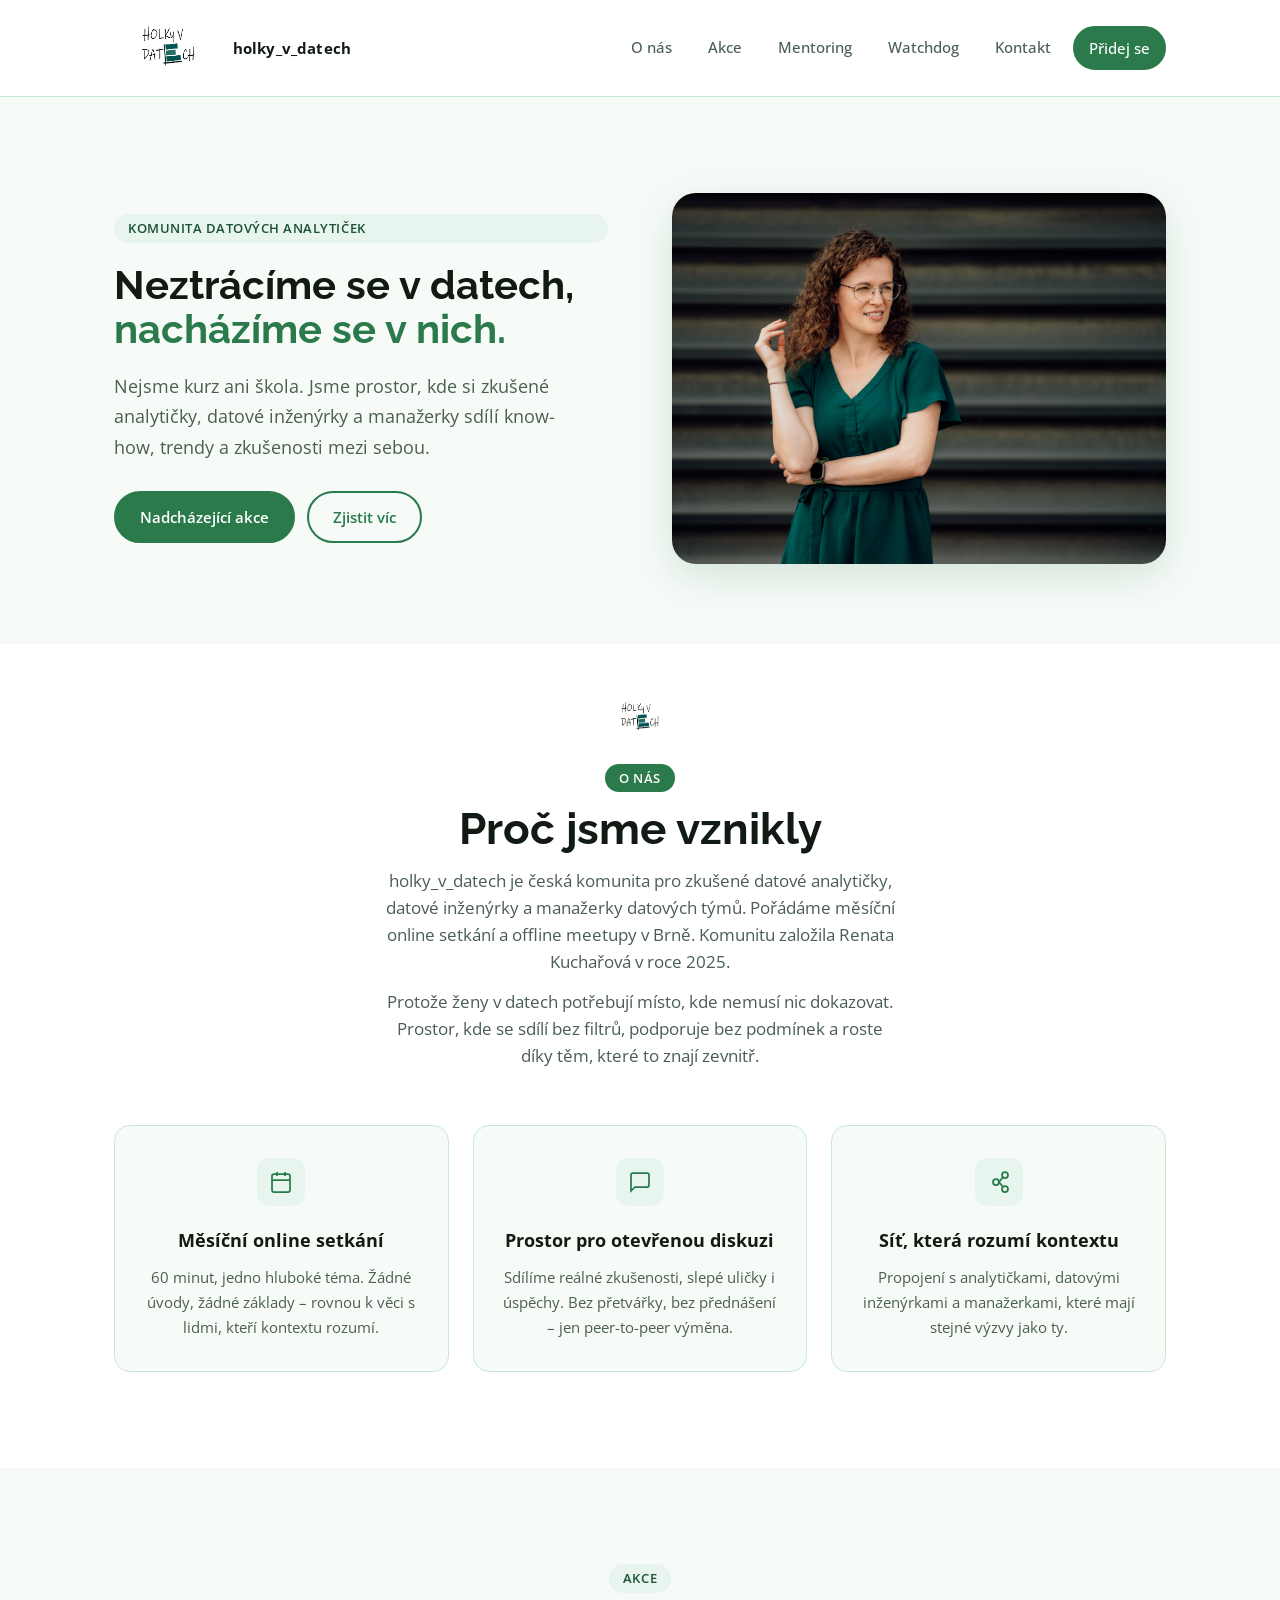
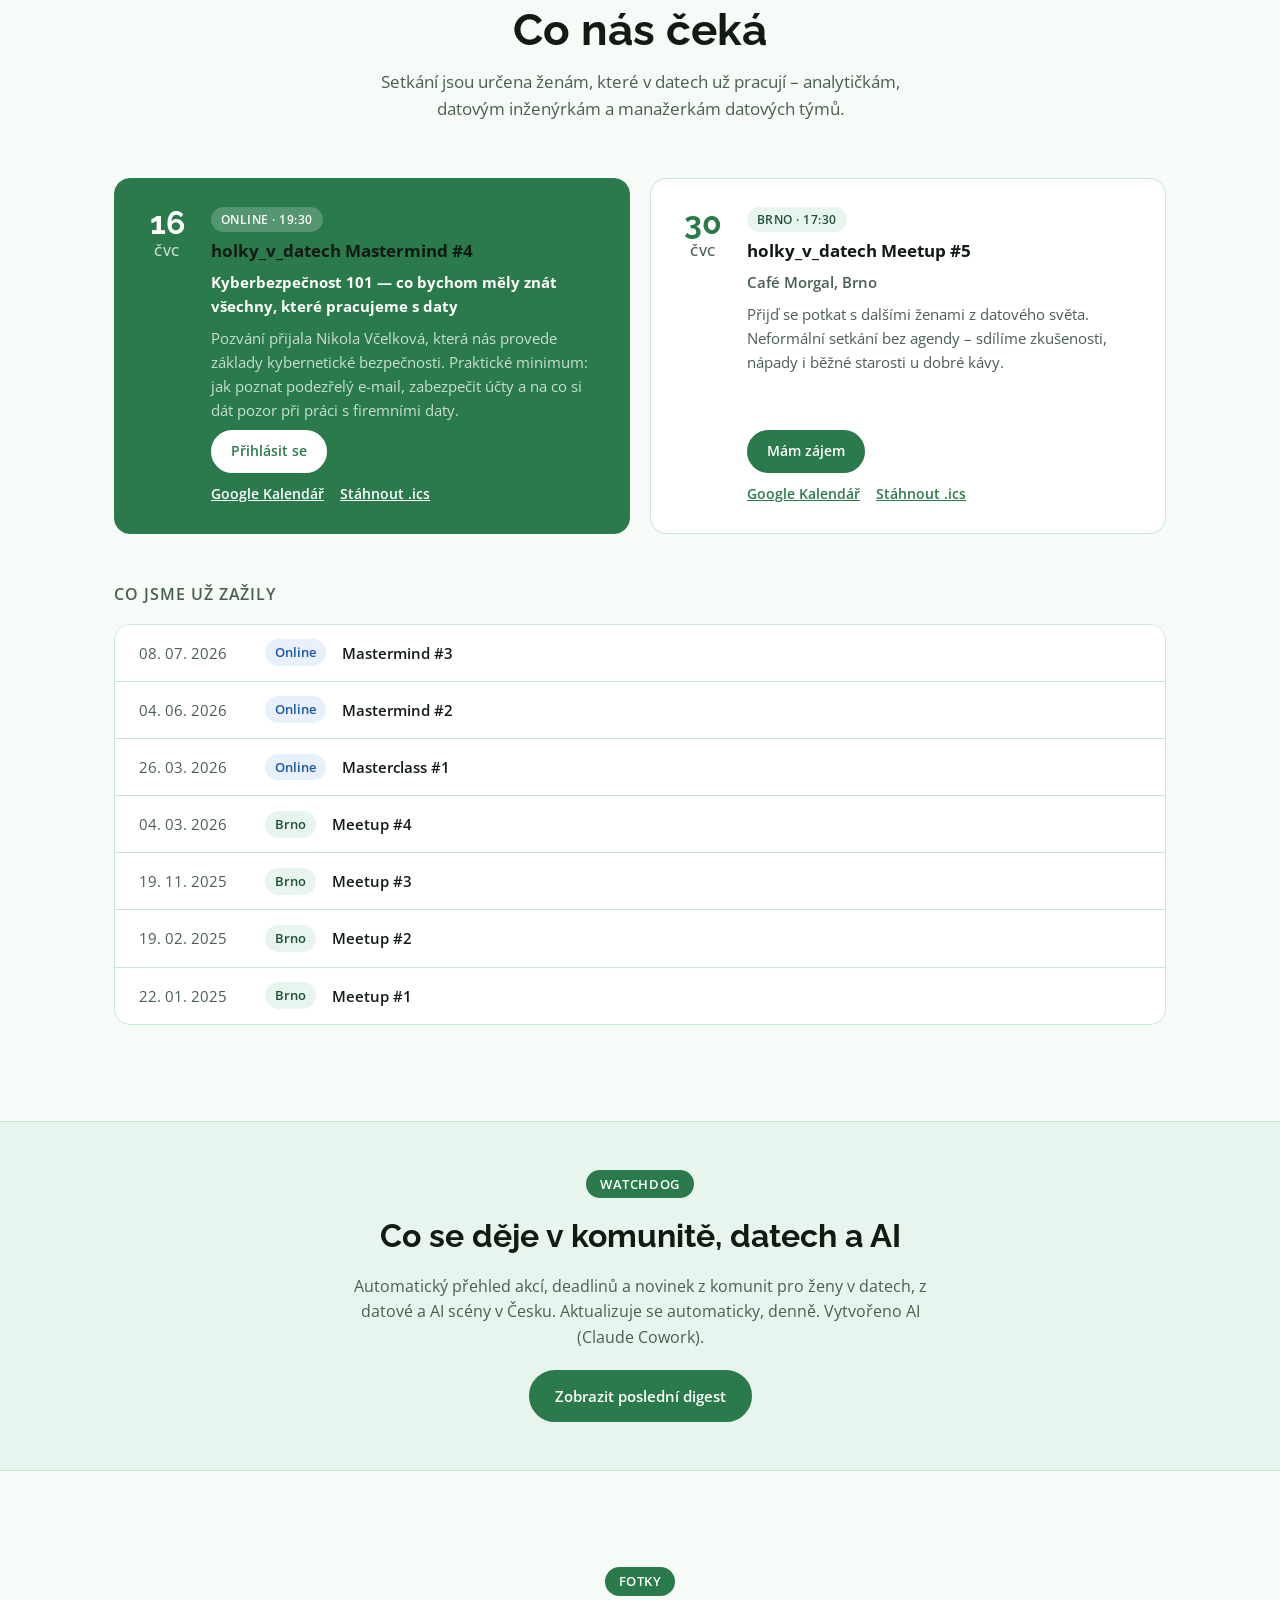
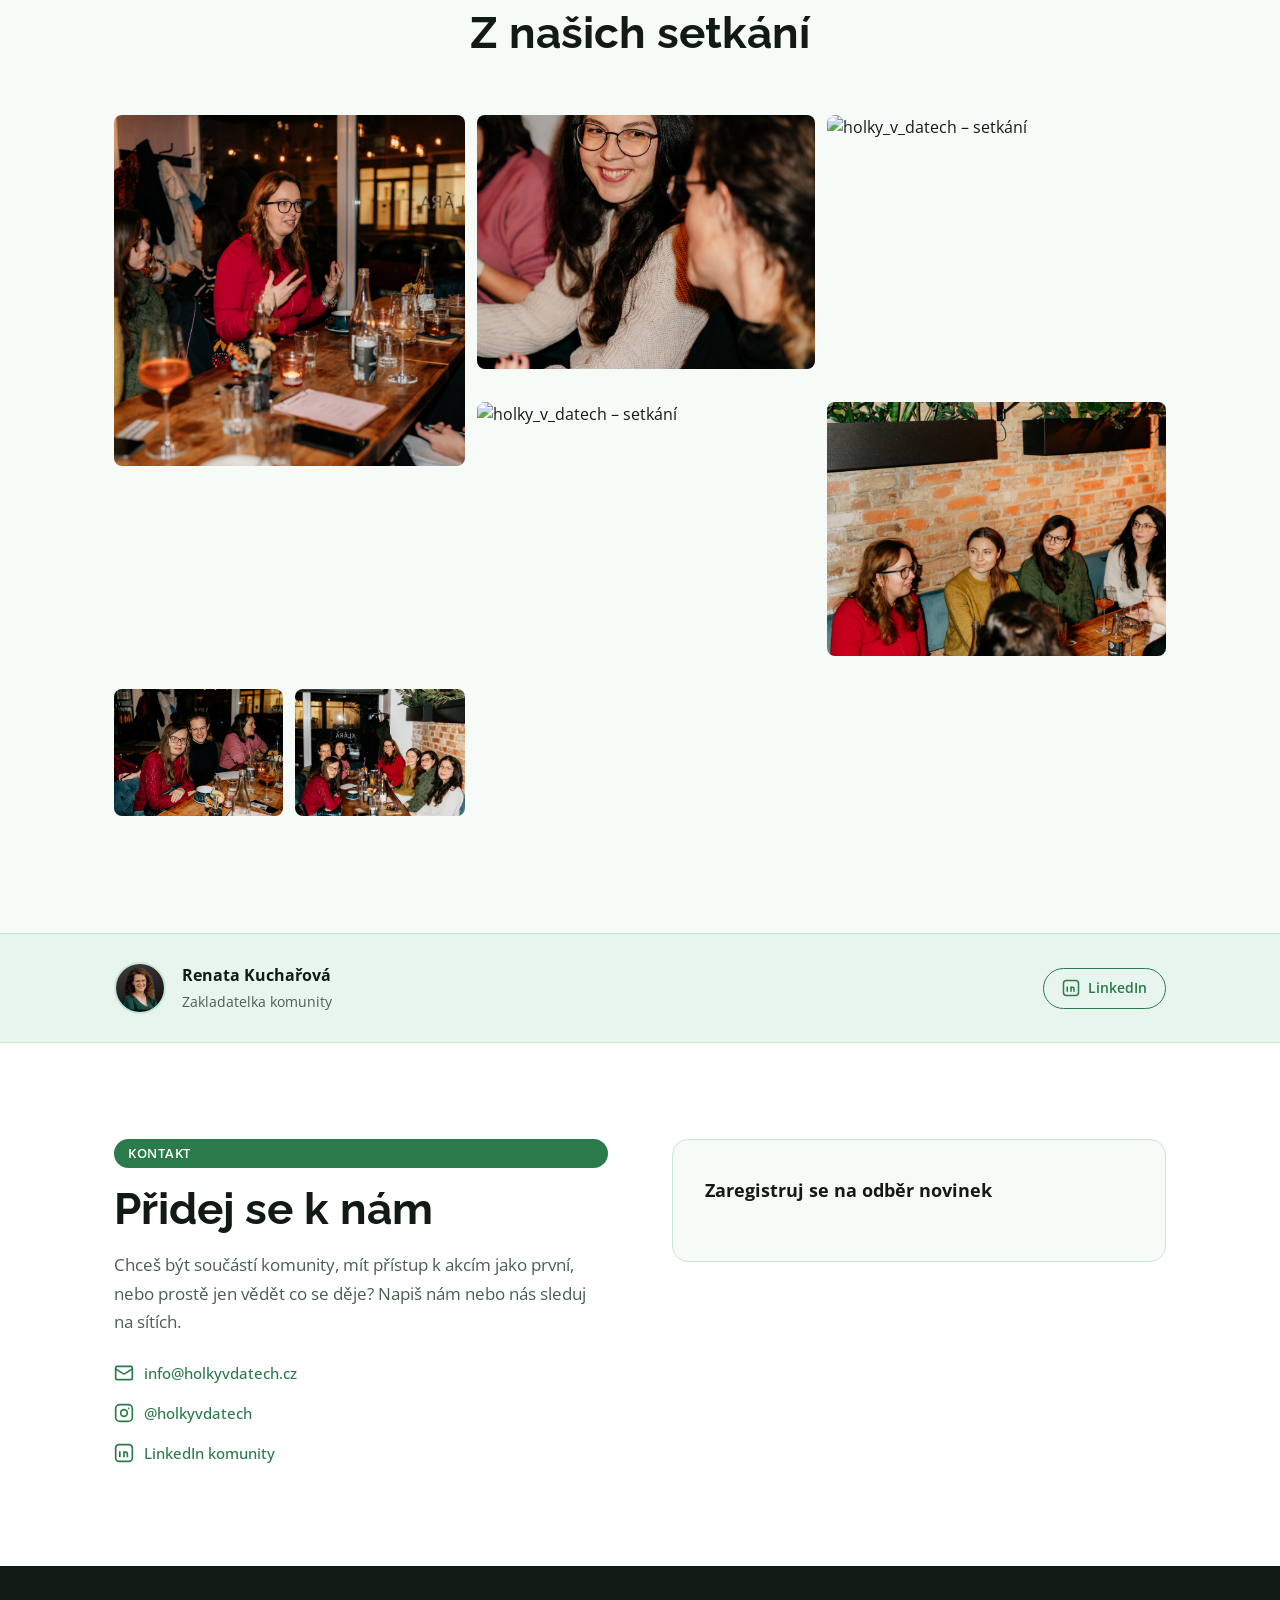
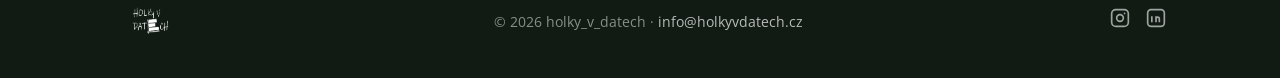
==== index.html @ d3a1f585 "Add Watchdog digest page, link from nav and homepage New watchdog.html publishes the latest run of t" ====
﻿<!DOCTYPE html>
<html lang="cs">
<head>
  <meta charset="UTF-8" />
  <meta name="viewport" content="width=device-width, initial-scale=1.0" />
  <title>holky_v_datech – komunita pro datové analytičky, inženýrky a manažerky</title>
  <meta name="description" content="Komunita pro datové analytičky, inženýrky a manažerky – networking, mentoring a akce v Brně i online." />
  <link rel="canonical" href="https://www.holkyvdatech.cz/" />
  <link rel="icon" type="image/svg+xml" href="assets/favicon.svg" />
  <link rel="stylesheet" href="style.css" />
  <link rel="preconnect" href="https://fonts.googleapis.com" />
  <link rel="preconnect" href="https://fonts.gstatic.com" crossorigin />
  <link href="https://fonts.googleapis.com/css2?family=Open+Sans:wght@400;500;600;700&family=Raleway:ital,wght@0,600;0,700;0,800;1,700&display=swap" rel="stylesheet" />
  <script type="application/ld+json">
  {
    "@context": "https://schema.org",
    "@graph": [
      {
        "@type": "Organization",
        "@id": "https://www.holkyvdatech.cz/#organization",
        "name": "holky_v_datech",
        "url": "https://www.holkyvdatech.cz/",
        "logo": "https://www.holkyvdatech.cz/assets/logo.png",
        "description": "Komunita pro datové analytičky, inženýrky a manažerky – networking, mentoring a akce v Brně i online.",
        "email": "info@holkyvdatech.cz",
        "foundingDate": "2025",
        "sameAs": [
          "https://www.linkedin.com/company/holky-v-datech",
          "https://instagram.com/holkyvdatech"
        ],
        "founder": {
          "@type": "Person",
          "@id": "https://www.holkyvdatech.cz/#renata-kucharova",
          "name": "Renata Kuchařová",
          "sameAs": ["https://www.linkedin.com/in/ren%C3%A1ta-kucha%C5%99ov%C3%A1-84067116"]
        }
      },
      {
        "@type": "Event",
        "name": "holky_v_datech Mastermind #4",
        "description": "Pozvání přijala Nikola Včelková, která nás provede základy kybernetické bezpečnosti. Praktické minimum: jak poznat podezřelý e-mail, zabezpečit účty a na co si dát pozor při práci s firemními daty.",
        "startDate": "2026-07-16T19:30:00+02:00",
        "endDate": "2026-07-16T21:00:00+02:00",
        "eventAttendanceMode": "https://schema.org/OnlineEventAttendanceMode",
        "eventStatus": "https://schema.org/EventScheduled",
        "location": {
          "@type": "VirtualLocation",
          "url": "https://events.teams.microsoft.com/event/17c8ea16-dbdd-42e9-9287-146dad544f75@aba70d4f-a934-4d60-bf09-d619bac4fdc0"
        },
        "organizer": { "@id": "https://www.holkyvdatech.cz/#organization" },
        "offers": {
          "@type": "Offer",
          "price": "0",
          "priceCurrency": "CZK",
          "availability": "https://schema.org/InStock",
          "url": "https://events.teams.microsoft.com/event/17c8ea16-dbdd-42e9-9287-146dad544f75@aba70d4f-a934-4d60-bf09-d619bac4fdc0"
        }
      },
      {
        "@type": "Event",
        "name": "holky_v_datech Meetup #5",
        "description": "Přijď se potkat s dalšími ženami z datového světa. Neformální setkání bez agendy – sdílíme zkušenosti, nápady i běžné starosti u dobré kávy.",
        "startDate": "2026-07-30T17:30:00+02:00",
        "endDate": "2026-07-30T19:30:00+02:00",
        "eventAttendanceMode": "https://schema.org/OfflineEventAttendanceMode",
        "eventStatus": "https://schema.org/EventScheduled",
        "location": {
          "@type": "Place",
          "name": "Café Morgal",
          "address": {
            "@type": "PostalAddress",
            "addressLocality": "Brno",
            "addressCountry": "CZ"
          }
        },
        "organizer": { "@id": "https://www.holkyvdatech.cz/#organization" },
        "offers": {
          "@type": "Offer",
          "price": "0",
          "priceCurrency": "CZK",
          "availability": "https://schema.org/InStock",
          "url": "https://www.holkyvdatech.cz/prihlaska.html"
        }
      }
    ]
  }
  </script>
</head>
<body>

  <!-- NAV -->
  <header class="nav-wrapper">
    <nav class="nav container">
      <a href="#" class="nav__logo">
        <img src="assets/logo.png" alt="holky_v_datech" class="nav__logo-img" />
        <span class="nav__logo-text">holky_v_datech</span>
      </a>
      <button class="nav__toggle" aria-label="Otevřít menu" aria-expanded="false">
        <span></span><span></span><span></span>
      </button>
      <ul class="nav__links" id="nav-links">
        <li><a href="#o-nas">O nás</a></li>
        <li><a href="#akce">Akce</a></li>
        <li><a href="mentoring.html">Mentoring</a></li>
        <li><a href="watchdog.html">Watchdog</a></li>
        <li><a href="#kontakt">Kontakt</a></li>
        <li><a href="#kontakt" class="btn btn--sm">Přidej se</a></li>
      </ul>
    </nav>
  </header>

  <!-- HERO -->
  <section class="hero">
    <div class="container hero__inner">
      <div class="hero__text">
        <span class="pill">Komunita datových analytiček</span>
        <h1 class="hero__headline">
          Neztrácíme se v datech,<br />
          <span class="hero__highlight">nacházíme se v nich.</span>
        </h1>
        <p class="hero__sub">
          Nejsme kurz ani škola. Jsme prostor, kde si zkušené analytičky,
          datové inženýrky a manažerky sdílí know-how, trendy a zkušenosti
          mezi sebou.
        </p>
        <div class="hero__cta">
          <a href="#akce" class="btn">Nadcházející akce</a>
          <a href="#o-nas" class="btn btn--ghost">Zjistit víc</a>
        </div>
      </div>
      <div class="hero__visual">
        <div class="hero-slideshow">
          <img src="assets/fotky_zelene/DSC07906-Edit.jpg" alt="" class="hero-slide active" />
          <img src="assets/fotky_zelene/DSC07954-Edit.jpg" alt="" class="hero-slide" />
          <img src="assets/fotky_zelene/DSC07992-Edit.jpg" alt="" class="hero-slide" />
          <img src="assets/fotky_zelene/DSC08028-Edit.jpg" alt="" class="hero-slide" />
          <img src="assets/fotky_zelene/DSC08050-Edit.jpg" alt="" class="hero-slide" />
          <img src="assets/fotky_zelene/DSC08059-Edit.jpg" alt="" class="hero-slide" />
          <img src="assets/fotky/DSC07510.jpg" alt="" class="hero-slide" />
          <img src="assets/fotky_zelene/DSC08252-Edit.jpg" alt="" class="hero-slide" />
        </div>
      </div>
    </div>
  </section>

  <!-- O NÁS -->
  <section class="section o-nas" id="o-nas">
    <div class="container">
      <div class="section__header">
        <img src="assets/logo.png" alt="holky_v_datech" class="section__logo" />
        <span class="pill pill--dark">O nás</span>
        <h2>Proč jsme vznikly</h2>
        <p class="section__sub">holky_v_datech je česká komunita pro zkušené datové analytičky, datové inženýrky a manažerky datových týmů. Pořádáme měsíční online setkání a offline meetupy v Brně. Komunitu založila Renata Kuchařová v roce 2025.</p>
        <p class="section__sub">Protože ženy v datech potřebují místo, kde nemusí nic dokazovat. Prostor, kde se sdílí bez filtrů, podporuje bez podmínek a roste díky těm, které to znají zevnitř.</p>
      </div>
      <div class="cards-3">
        <div class="card card--icon">
          <div class="card__icon">
            <svg width="24" height="24" viewBox="0 0 24 24" fill="none" stroke="currentColor" stroke-width="1.75"><rect x="3" y="4" width="18" height="18" rx="2"/><path d="M16 2v4M8 2v4M3 10h18"/><path d="M8 14h.01M12 14h.01M16 14h.01M8 18h.01M12 18h.01"/></svg>
          </div>
          <h3>Měsíční online setkání</h3>
          <p>60 minut, jedno hluboké téma. Žádné úvody, žádné základy – rovnou k věci s lidmi, kteří kontextu rozumí.</p>
        </div>
        <div class="card card--icon">
          <div class="card__icon">
            <svg width="24" height="24" viewBox="0 0 24 24" fill="none" stroke="currentColor" stroke-width="1.75"><path d="M21 15a2 2 0 0 1-2 2H7l-4 4V5a2 2 0 0 1 2-2h14a2 2 0 0 1 2 2z"/></svg>
          </div>
          <h3>Prostor pro otevřenou diskuzi</h3>
          <p>Sdílíme reálné zkušenosti, slepé uličky i úspěchy. Bez přetvářky, bez přednášení – jen peer-to-peer výměna.</p>
        </div>
        <div class="card card--icon">
          <div class="card__icon">
            <svg width="24" height="24" viewBox="0 0 24 24" fill="none" stroke="currentColor" stroke-width="1.75"><circle cx="9" cy="12" r="3"/><circle cx="18" cy="5" r="3"/><circle cx="18" cy="19" r="3"/><path d="M12 12h0m0 0 4.5-5.5M12 12l4.5 5.5"/></svg>
          </div>
          <h3>Síť, která rozumí kontextu</h3>
          <p>Propojení s analytičkami, datovými inženýrkami a manažerkami, které mají stejné výzvy jako ty.</p>
        </div>
      </div>
    </div>
  </section>

  <!-- AKCE -->
  <section class="section akce" id="akce">
    <div class="container">
      <div class="section__header">
        <span class="pill">Akce</span>
        <h2>Co nás čeká</h2>
        <p class="section__sub">Setkání jsou určena ženám, které v datech už pracují – analytičkám, datovým inženýrkám a manažerkám datových týmů.</p>
      </div>

      <!-- Nadcházející -->
      <div class="events">
        <article class="event-card event-card--featured">
          <div class="event-card__date">
            <span class="event-card__day">16</span>
            <span class="event-card__month">Čvc</span>
          </div>
          <div class="event-card__body">
            <span class="pill pill--sm">Online · 19:30</span>
            <h3>holky_v_datech Mastermind #4</h3>
            <p class="event-card__subtitle">Kyberbezpečnost 101 — co bychom měly znát všechny, které pracujeme s daty</p>
            <p>Pozvání přijala Nikola Včelková, která nás provede základy kybernetické bezpečnosti. Praktické minimum: jak poznat podezřelý e-mail, zabezpečit účty a na co si dát pozor při práci s firemními daty.</p>
            <a href="https://events.teams.microsoft.com/event/17c8ea16-dbdd-42e9-9287-146dad544f75@aba70d4f-a934-4d60-bf09-d619bac4fdc0" class="btn btn--sm" target="_blank" rel="noopener">Přihlásit se</a>
            <div class="event-card__cal">
              <a href="https://calendar.google.com/calendar/render?action=TEMPLATE&amp;text=holky_v_datech+Mastermind+%234+%E2%80%94+Kyberbezpe%C4%8Dnost+101&amp;dates=20260716T173000Z/20260716T190000Z&amp;details=Nikola+V%C4%8Delkov%C3%A1+n%C3%A1s+provede+z%C3%A1klady+kybernetick%C3%A9+bezpe%C4%8Dnosti+-+praktick%C3%A9+minimum+pro+ka%C5%BEdou%2C+kdo+pracuje+s+daty.+Odkaz+na+setk%C3%A1n%C3%AD%3A+https%3A%2F%2Fevents.teams.microsoft.com%2Fevent%2F17c8ea16-dbdd-42e9-9287-146dad544f75%40aba70d4f-a934-4d60-bf09-d619bac4fdc0&amp;location=Online+(Microsoft+Teams)" target="_blank" rel="noopener">Google Kalendář</a>
              <a href="assets/ics/mastermind-4.ics" download>Stáhnout .ics</a>
            </div>
          </div>
        </article>
        <article class="event-card">
          <div class="event-card__date">
            <span class="event-card__day">30</span>
            <span class="event-card__month">Čvc</span>
          </div>
          <div class="event-card__body">
            <span class="pill pill--sm">Brno · 17:30</span>
            <h3>holky_v_datech Meetup #5</h3>
            <p class="event-card__subtitle">Café Morgal, Brno</p>
            <p>Přijď se potkat s dalšími ženami z datového světa. Neformální setkání bez agendy – sdílíme zkušenosti, nápady i běžné starosti u dobré kávy.</p>
            <a href="prihlaska.html" class="btn btn--sm">Mám zájem</a>
            <div class="event-card__cal">
              <a href="https://calendar.google.com/calendar/render?action=TEMPLATE&amp;text=holky_v_datech+Meetup+%235&amp;dates=20260730T153000Z/20260730T173000Z&amp;details=P%C5%99ij%C4%8F+se+potkat+s+dal%C5%A1%C3%ADmi+%C5%BEenami+z+datov%C3%A9ho+sv%C4%9Bta.+Neform%C3%A1ln%C3%AD+setk%C3%A1n%C3%AD+bez+agendy.&amp;location=Caf%C3%A9+Morgal%2C+Brno" target="_blank" rel="noopener">Google Kalendář</a>
              <a href="assets/ics/meetup-5.ics" download>Stáhnout .ics</a>
            </div>
          </div>
        </article>
      </div>

      <!-- Historie -->
      <div class="events-history">
        <h3 class="events-history__title">Co jsme už zažily</h3>
        <div class="history-list">

          <a href="archiv.html#mastermind-3" class="history-item">
            <span class="history-item__date">08. 07. 2026</span>
            <span class="history-item__type history-item__type--online">Online</span>
            <span class="history-item__name">Mastermind #3</span>
            <span class="history-item__arrow">→</span>
          </a>

          <a href="archiv.html#mastermind-2" class="history-item">
            <span class="history-item__date">04. 06. 2026</span>
            <span class="history-item__type history-item__type--online">Online</span>
            <span class="history-item__name">Mastermind #2</span>
            <span class="history-item__arrow">→</span>
          </a>

          <a href="archiv.html#masterclass-1" class="history-item">
            <span class="history-item__date">26. 03. 2026</span>
            <span class="history-item__type history-item__type--online">Online</span>
            <span class="history-item__name">Masterclass #1</span>
            <span class="history-item__arrow">→</span>
          </a>

          <a href="archiv.html#meetup-4" class="history-item">
            <span class="history-item__date">04. 03. 2026</span>
            <span class="history-item__type">Brno</span>
            <span class="history-item__name">Meetup #4</span>
            <span class="history-item__arrow">→</span>
          </a>

          <a href="archiv.html#meetup-3" class="history-item">
            <span class="history-item__date">19. 11. 2025</span>
            <span class="history-item__type">Brno</span>
            <span class="history-item__name">Meetup #3</span>
            <span class="history-item__arrow">→</span>
          </a>

          <a href="archiv.html#meetup-2" class="history-item">
            <span class="history-item__date">19. 02. 2025</span>
            <span class="history-item__type">Brno</span>
            <span class="history-item__name">Meetup #2</span>
            <span class="history-item__arrow">→</span>
          </a>

          <a href="archiv.html#meetup-1" class="history-item">
            <span class="history-item__date">22. 01. 2025</span>
            <span class="history-item__type">Brno</span>
            <span class="history-item__name">Meetup #1</span>
            <span class="history-item__arrow">→</span>
          </a>

        </div>
      </div>

    </div>
  </section>

  <!-- WATCHDOG TEASER -->
  <section class="watchdog-teaser">
    <div class="container watchdog-teaser__inner">
      <span class="pill pill--dark">Watchdog</span>
      <h2>Co se děje v komunitě, datech a AI</h2>
      <p>Automatický přehled akcí, deadlinů a novinek z komunit pro ženy v datech, z datové a AI scény v Česku. Aktualizuje se automaticky, denně. Vytvořeno AI (Claude Cowork).</p>
      <a href="watchdog.html" class="btn">Zobrazit poslední digest</a>
    </div>
  </section>

  <!-- GALLERY STRIP -->
  <section class="gallery-strip">
    <div class="container">
      <div class="section__header">
        <span class="pill pill--dark">Fotky</span>
        <h2>Z našich setkání</h2>
      </div>
    </div>
    <div class="gallery-grid container">
      <img src="assets/fotky/DSC07340 - Copy.jpg" alt="holky_v_datech – setkání" class="gallery-img" loading="lazy" />
      <img src="assets/fotky/DSC07378.jpg" alt="holky_v_datech – setkání" class="gallery-img" loading="lazy" />
      <img src="assets/fotky/DSC07388.jpg" alt="holky_v_datech – setkání" class="gallery-img" loading="lazy" />
      <img src="assets/fotky/DSC07451.jpg" alt="holky_v_datech – setkání" class="gallery-img" loading="lazy" />
      <img src="assets/fotky/DSC07486.jpg" alt="holky_v_datech – setkání" class="gallery-img" loading="lazy" />
      <img src="assets/fotky/DSC07503.jpg" alt="holky_v_datech – setkání" class="gallery-img" loading="lazy" />
      <img src="assets/fotky/DSC07510.jpg" alt="holky_v_datech – setkání" class="gallery-img" loading="lazy" />
    </div>
  </section>

  <!-- ZAKLADATELKA -->
  <section class="founder-strip">
    <div class="container founder-strip__inner">
      <img src="assets/Renata.png" alt="Renata" class="founder__avatar" />
      <div class="founder__text">
        <span class="founder__name">Renata Kuchařová</span>
        <span class="founder__role">Zakladatelka komunity</span>
      </div>
      <a href="https://www.linkedin.com/in/ren%C3%A1ta-kucha%C5%99ov%C3%A1-84067116" target="_blank" rel="noopener" class="founder__linkedin" aria-label="LinkedIn">
        <svg width="18" height="18" viewBox="0 0 24 24" fill="none" stroke="currentColor" stroke-width="2"><rect x="2" y="2" width="20" height="20" rx="4"/><path d="M7 10v7M7 7v.01M12 17v-4a2 2 0 0 1 4 0v4M12 10v7"/></svg>
        LinkedIn
      </a>
    </div>
  </section>

  <!-- KONTAKT -->
  <section class="section kontakt" id="kontakt">
    <div class="container kontakt__inner">
      <div class="kontakt__text">
        <span class="pill pill--dark">Kontakt</span>
        <h2>Přidej se k nám</h2>
        <p>Chceš být součástí komunity, mít přístup k akcím jako první, nebo prostě jen vědět co se děje? Napiš nám nebo nás sleduj na sítích.</p>
        <ul class="social-links">
          <li>
            <a href="mailto:info@holkyvdatech.cz" class="social-link">
              <svg width="20" height="20" viewBox="0 0 24 24" fill="none" stroke="currentColor" stroke-width="2"><rect x="2" y="4" width="20" height="16" rx="2"/><path d="m22 7-8.97 5.7a1.94 1.94 0 0 1-2.06 0L2 7"/></svg>
              info@holkyvdatech.cz
            </a>
          </li>
          <li>
            <a href="https://instagram.com/holkyvdatech" target="_blank" rel="noopener" class="social-link">
              <svg width="20" height="20" viewBox="0 0 24 24" fill="none" stroke="currentColor" stroke-width="2"><rect x="2" y="2" width="20" height="20" rx="5"/><circle cx="12" cy="12" r="4"/><circle cx="17.5" cy="6.5" r="1" fill="currentColor" stroke="none"/></svg>
              @holkyvdatech
            </a>
          </li>
          <li>
            <a href="https://www.linkedin.com/company/holky-v-datech" target="_blank" rel="noopener" class="social-link">
              <svg width="20" height="20" viewBox="0 0 24 24" fill="none" stroke="currentColor" stroke-width="2"><rect x="2" y="2" width="20" height="20" rx="4"/><path d="M7 10v7M7 7v.01M12 17v-4a2 2 0 0 1 4 0v4M12 10v7"/></svg>
              LinkedIn komunity
            </a>
          </li>
        </ul>
      </div>
      <div class="kontakt__form">
        <h3>Zaregistruj se na odběr novinek</h3>
        <div id="f-1-43c2cd496486bcc27217c3e790fb4088"></div>
      </div>
    </div>
  </section>

  <!-- FOOTER -->
  <footer class="footer">
    <div class="container footer__inner">
      <a href="#" class="nav__logo">
        <img src="assets/logo.png" alt="holky_v_datech" class="nav__logo-img nav__logo-img--footer" />
      </a>
      <p class="footer__copy">© 2026 holky_v_datech · <a href="mailto:info@holkyvdatech.cz">info@holkyvdatech.cz</a></p>
      <div class="footer__social">
        <a href="https://instagram.com/holkyvdatech" target="_blank" rel="noopener" aria-label="Instagram">
          <svg width="20" height="20" viewBox="0 0 24 24" fill="none" stroke="currentColor" stroke-width="2"><rect x="2" y="2" width="20" height="20" rx="5"/><circle cx="12" cy="12" r="4"/><circle cx="17.5" cy="6.5" r="1" fill="currentColor" stroke="none"/></svg>
        </a>
        <a href="https://www.linkedin.com/company/holky-v-datech" target="_blank" rel="noopener" aria-label="LinkedIn">
          <svg width="20" height="20" viewBox="0 0 24 24" fill="none" stroke="currentColor" stroke-width="2"><rect x="2" y="2" width="20" height="20" rx="4"/><path d="M7 10v7M7 7v.01M12 17v-4a2 2 0 0 1 4 0v4M12 10v7"/></svg>
        </a>
      </div>
    </div>
  </footer>

  <script src="script.js"></script>
  <script>
    (function (w,d,s,o,f,js,fjs) {
      w['ecm-widget']=o;w[o] = w[o] || function () { (w[o].q = w[o].q || []).push(arguments) };
      js = d.createElement(s), fjs = d.getElementsByTagName(s)[0];
      js.id = '1-43c2cd496486bcc27217c3e790fb4088'; js.dataset.a = 'holkyvdatech'; js.src = f; js.async = 1; fjs.parentNode.insertBefore(js, fjs);
    }(window, document, 'script', 'ecmwidget', 'https://d70shl7vidtft.cloudfront.net/widget.js'));
  </script>
</body>
</html>
---- style.css ----
/* ── Reset & Variables ─────────────────────────────── */
*, *::before, *::after { box-sizing: border-box; margin: 0; padding: 0; }

:root {
  --green:       #2a7a4b;
  --green-light: #e8f5ee;
  --green-mid:   #c6e8d4;
  --green-dark:  #1a5233;
  --ink:         #111b14;
  --ink-soft:    #4a5e52;
  --white:       #ffffff;
  --off-white:   #f7fbf8;
  --radius:      16px;
  --radius-sm:   8px;
  --shadow:      0 4px 24px rgba(42,122,75,.12);
  --shadow-lg:   0 12px 40px rgba(42,122,75,.18);
  --font:        'Open Sans', system-ui, sans-serif;
  --font-serif:  'Raleway', sans-serif;
}

html { scroll-behavior: smooth; }

body {
  font-family: var(--font);
  color: var(--ink);
  background: var(--white);
  line-height: 1.6;
  -webkit-font-smoothing: antialiased;
}

/* ── Utilities ─────────────────────────────────────── */
.container {
  max-width: 1100px;
  margin: 0 auto;
  padding: 0 24px;
}

.btn {
  display: inline-flex;
  align-items: center;
  gap: 8px;
  padding: 12px 24px;
  background: var(--green);
  color: var(--white);
  border: 2px solid var(--green);
  border-radius: 100px;
  font-family: var(--font);
  font-size: .9375rem;
  font-weight: 600;
  text-decoration: none;
  cursor: pointer;
  transition: background .2s, transform .15s, box-shadow .2s;
}
.btn:hover { background: var(--green-dark); border-color: var(--green-dark); transform: translateY(-1px); box-shadow: var(--shadow); }
.btn--ghost { background: transparent; color: var(--green); }
.btn--ghost:hover { background: var(--green-light); }
.btn--sm { padding: 8px 18px; font-size: .875rem; }
.btn--full { width: 100%; justify-content: center; }

.pill {
  display: inline-block;
  padding: 4px 14px;
  background: var(--green-light);
  color: var(--green-dark);
  border-radius: 100px;
  font-size: .8125rem;
  font-weight: 600;
  letter-spacing: .04em;
  text-transform: uppercase;
}
.pill--dark { background: var(--green); color: var(--white); }
.pill--sm { padding: 3px 10px; font-size: .75rem; }

.section {
  padding: 96px 0;
}
.section__header {
  text-align: center;
  margin-bottom: 56px;
  display: flex;
  flex-direction: column;
  align-items: center;
  gap: 12px;
}
.section__header h2 {
  font-family: var(--font-serif);
  font-size: clamp(2rem, 4vw, 2.75rem);
  line-height: 1.15;
  color: var(--ink);
}
.section__sub {
  color: var(--ink-soft);
  max-width: 520px;
  font-size: 1.0625rem;
}

/* ── Nav ───────────────────────────────────────────── */
.nav-wrapper {
  position: sticky;
  top: 0;
  z-index: 100;
  background: rgba(255,255,255,.9);
  backdrop-filter: blur(12px);
  border-bottom: 1px solid var(--green-mid);
}
.nav {
  display: flex;
  align-items: center;
  justify-content: space-between;
  height: 96px;
  gap: 32px;
}
.nav__logo {
  display: flex;
  align-items: center;
  gap: 10px;
  font-weight: 700;
  font-size: 1.125rem;
  color: var(--ink);
  text-decoration: none;
  white-space: nowrap;
}
.logo-dot {
  width: 12px;
  height: 12px;
  border-radius: 50%;
  background: var(--green);
  flex-shrink: 0;
}
.nav__logo-img {
  height: 72px;
  width: auto;
  max-width: 220px;
  object-fit: contain;
  display: block;
}
.hero__logo {
  height: 120px;
  width: auto;
  max-width: 320px;
  object-fit: contain;
  display: block;
  margin-bottom: 8px;
}
.nav__logo-img--footer {
  height: 48px;
  filter: brightness(0) invert(1);
}
.nav__logo-text {
  font-family: var(--font);
  font-size: .9375rem;
  font-weight: 700;
  color: var(--ink);
  letter-spacing: .01em;
}
.section__logo {
  height: 52px;
  width: auto;
  max-width: 160px;
  object-fit: contain;
  display: block;
  margin: 0 auto 8px;
}
.nav__links {
  display: flex;
  align-items: center;
  gap: 8px;
  list-style: none;
}
.nav__links a {
  padding: 8px 14px;
  color: var(--ink-soft);
  text-decoration: none;
  font-size: .9375rem;
  font-weight: 500;
  border-radius: 100px;
  transition: color .2s, background .2s;
}
.nav__links a:hover { color: var(--green); background: var(--green-light); }
.nav__links a.active { color: var(--green); }
.nav__links .btn { color: var(--white) !important; }
.nav__links .btn:hover { color: var(--ink) !important; }
.nav__toggle {
  display: none;
  flex-direction: column;
  gap: 5px;
  background: none;
  border: none;
  cursor: pointer;
  padding: 4px;
}
.nav__toggle span {
  display: block;
  width: 24px;
  height: 2px;
  background: var(--ink);
  border-radius: 2px;
  transition: transform .3s, opacity .3s;
}

/* ── Hero ──────────────────────────────────────────── */
.hero {
  background: var(--off-white);
  padding: 96px 0 80px;
  overflow: hidden;
}
.hero__inner {
  display: grid;
  grid-template-columns: 1fr 1fr;
  gap: 64px;
  align-items: center;
}
.hero__text {
  display: flex;
  flex-direction: column;
  gap: 20px;
}
.hero__headline {
  font-family: var(--font-serif);
  font-size: clamp(1.75rem, 3.5vw, 2.5rem);
  line-height: 1.1;
  color: var(--ink);
}
.hero__highlight {
  color: var(--green);
}
.hero__sub {
  font-size: 1.125rem;
  color: var(--ink-soft);
  max-width: 480px;
  line-height: 1.7;
}
.hero__cta {
  display: flex;
  gap: 12px;
  flex-wrap: wrap;
  margin-top: 8px;
}

.hero-slideshow {
  position: relative;
  width: 100%;
  aspect-ratio: 4/3;
  border-radius: 24px;
  overflow: hidden;
  box-shadow: var(--shadow-lg);
}
.hero-slide {
  position: absolute;
  inset: 0;
  width: 100%;
  height: 100%;
  object-fit: cover;
  opacity: 0;
  transition: opacity .8s ease-in-out;
}
.hero-slide.active {
  opacity: 1;
}

/* ── O nás ─────────────────────────────────────────── */
.o-nas { background: var(--white); padding-top: 48px; }
.cards-3 {
  display: grid;
  grid-template-columns: repeat(3, 1fr);
  gap: 24px;
}
.card {
  background: var(--off-white);
  border-radius: var(--radius);
  padding: 32px 28px;
  border: 1px solid var(--green-mid);
  transition: transform .2s, box-shadow .2s;
}
.card:hover { transform: translateY(-4px); box-shadow: var(--shadow); }
.card--icon {
  text-align: center;
  align-items: center;
}
.card--icon .card__icon {
  width: 48px;
  height: 48px;
  background: var(--green-light);
  border-radius: 12px;
  display: flex;
  align-items: center;
  justify-content: center;
  color: var(--green);
  margin: 0 auto 20px;
}
.card h3 {
  font-size: 1.125rem;
  font-weight: 700;
  margin-bottom: 10px;
  color: var(--ink);
}
.card p { color: var(--ink-soft); font-size: .9375rem; line-height: 1.65; }

/* ── Akce ──────────────────────────────────────────── */
.akce { background: var(--off-white); }
.events {
  display: grid;
  grid-template-columns: 1fr 1fr;
  gap: 20px;
}
.event-card {
  background: var(--white);
  border-radius: var(--radius);
  border: 1px solid var(--green-mid);
  padding: 28px;
  display: flex;
  gap: 20px;
  transition: transform .2s, box-shadow .2s;
}
.event-card:hover { transform: translateY(-3px); box-shadow: var(--shadow); }
.event-card--featured {
  background: var(--green);
  border-color: var(--green);
  color: var(--white);
}
.event-card--featured .event-card__body p,
.event-card--featured .event-card__date .event-card__month {
  color: rgba(255,255,255,.75);
}
.event-card--featured h3 { color: var(--white); }
.event-card--featured .event-card__body p.event-card__subtitle { color: var(--white); font-weight: 700; }
.event-card--featured .pill--sm {
  background: rgba(255,255,255,.2);
  color: var(--white);
}
.event-card--featured .btn--sm {
  background: var(--white);
  color: var(--green);
  border-color: var(--white);
}
.event-card--featured .btn--sm:hover { background: var(--green-light); }
.event-card--featured .event-card__cal a { color: var(--white); }

.event-card__date {
  display: flex;
  flex-direction: column;
  align-items: center;
  min-width: 48px;
  gap: 2px;
}
.event-card__day {
  font-family: var(--font-serif);
  font-size: 2rem;
  font-weight: 700;
  line-height: 1;
  color: var(--green);
}
.event-card--featured .event-card__day { color: var(--white); }
.event-card__month {
  font-size: .8125rem;
  font-weight: 600;
  color: var(--ink-soft);
  text-transform: uppercase;
  letter-spacing: .06em;
}
.event-card__date--tbd .event-card__day { font-size: 1.5rem; }
.event-card__body {
  display: flex;
  flex-direction: column;
  gap: 8px;
  flex: 1;
  align-items: flex-start;
}
.event-card__body h3 {
  font-size: 1.0625rem;
  font-weight: 700;
  color: var(--ink);
  line-height: 1.3;
}
.event-card__body p {
  font-size: .9375rem;
  color: var(--ink-soft);
  line-height: 1.6;
  flex: 1;
}
.event-card__body p.event-card__subtitle {
  font-weight: 600;
  color: var(--ink-soft);
  flex: none;
}
.event-card__cal {
  display: flex;
  gap: 16px;
  flex-wrap: wrap;
  margin-top: 2px;
}
.event-card__cal a {
  font-size: .875rem;
  font-weight: 600;
  color: var(--green);
  text-decoration: underline;
}

/* ── Historie akcí ─────────────────────────────────── */
.events-history {
  margin-top: 48px;
}
.events-history__title {
  font-size: 1rem;
  font-weight: 600;
  color: var(--ink-soft);
  text-transform: uppercase;
  letter-spacing: .06em;
  margin-bottom: 16px;
}
.history-list {
  display: flex;
  flex-direction: column;
  gap: 0;
  border: 1px solid var(--green-mid);
  border-radius: var(--radius);
  overflow: hidden;
}
.history-item {
  display: flex;
  align-items: center;
  gap: 16px;
  padding: 14px 24px;
  background: var(--white);
  border-bottom: 1px solid var(--green-mid);
  text-decoration: none;
  color: inherit;
  transition: background .15s;
}
.history-item:last-child { border-bottom: none; }
.history-item:hover { background: var(--green-light); }
.history-item:hover .history-item__arrow { opacity: 1; transform: translateX(0); }
.history-item__arrow {
  margin-left: auto;
  color: var(--green);
  font-size: 1.1rem;
  opacity: 0;
  transform: translateX(-6px);
  transition: opacity .15s, transform .15s;
}
.history-item__date {
  font-size: .9375rem;
  color: var(--ink-soft);
  min-width: 110px;
}
.history-item__type {
  font-size: .8125rem;
  font-weight: 600;
  padding: 3px 10px;
  border-radius: 100px;
  background: var(--green-light);
  color: var(--green-dark);
  white-space: nowrap;
}
.history-item__type--online {
  background: #e8f0fe;
  color: #1a56a4;
}
.history-item__name {
  font-size: .9375rem;
  font-weight: 600;
  color: var(--ink);
}

/* ── Gallery ───────────────────────────────────────── */
.gallery-strip {
  background: var(--off-white);
  padding: 96px 0;
}
.gallery-grid {
  display: grid;
  grid-template-columns: repeat(4, 1fr);
  gap: 12px;
  margin-top: 0;
}
.gallery-img {
  width: 100%;
  aspect-ratio: 4/3;
  object-fit: cover;
  border-radius: var(--radius-sm);
  transition: transform .3s, box-shadow .3s;
  cursor: zoom-in;
}
.gallery-img:hover {
  transform: scale(1.03);
  box-shadow: var(--shadow-lg);
  z-index: 1;
  position: relative;
}
.gallery-img:nth-child(1) { grid-column: span 2; grid-row: span 2; aspect-ratio: 1; }

@media (max-width: 900px) {
  .gallery-grid { grid-template-columns: repeat(2, 1fr); }
  .gallery-img:nth-child(1) { grid-column: span 2; }
}
@media (max-width: 480px) {
  .gallery-grid { grid-template-columns: 1fr; }
  .gallery-img:nth-child(1) { grid-column: span 1; grid-row: span 1; }
}

/* ── Kontakt ───────────────────────────────────────── */
.kontakt { background: var(--white); }
.kontakt__inner {
  display: grid;
  grid-template-columns: 1fr 1fr;
  gap: 64px;
  align-items: start;
}
.kontakt__text {
  display: flex;
  flex-direction: column;
  gap: 16px;
}
.kontakt__text h2 {
  font-family: var(--font-serif);
  font-size: clamp(2rem, 4vw, 2.75rem);
  line-height: 1.15;
}
.kontakt__text p {
  color: var(--ink-soft);
  font-size: 1.0625rem;
  line-height: 1.7;
}
.social-links {
  list-style: none;
  display: flex;
  flex-direction: column;
  gap: 10px;
  margin-top: 8px;
}
.social-link {
  display: inline-flex;
  align-items: center;
  gap: 10px;
  color: var(--green);
  text-decoration: none;
  font-weight: 500;
  font-size: .9375rem;
  transition: color .2s;
}
.social-link:hover { color: var(--green-dark); }

.kontakt__form {
  background: var(--off-white);
  border-radius: var(--radius);
  padding: 36px 32px;
  border: 1px solid var(--green-mid);
  display: flex;
  flex-direction: column;
  gap: 20px;
}
.kontakt__form h3 {
  font-size: 1.125rem;
  font-weight: 700;
}
.form-group {
  display: flex;
  flex-direction: column;
  gap: 6px;
}
.form-group label {
  font-size: .875rem;
  font-weight: 600;
  color: var(--ink);
}
.form-group input {
  padding: 11px 16px;
  border: 1.5px solid var(--green-mid);
  border-radius: var(--radius-sm);
  font-family: var(--font);
  font-size: 1rem;
  color: var(--ink);
  background: var(--white);
  transition: border-color .2s, box-shadow .2s;
  outline: none;
}
.form-group input:focus {
  border-color: var(--green);
  box-shadow: 0 0 0 3px rgba(42,122,75,.12);
}
.form-group input::placeholder { color: #a0b4a8; }
.form-group--checkbox { margin-top: 4px; }
.checkbox-label {
  display: flex;
  align-items: flex-start;
  gap: 10px;
  cursor: pointer;
  font-size: .875rem;
  color: var(--ink-soft);
  line-height: 1.5;
}
.checkbox-label input[type="checkbox"] {
  margin-top: 2px;
  width: 16px;
  height: 16px;
  flex-shrink: 0;
  accent-color: var(--green);
  cursor: pointer;
}
.checkbox-label a { color: var(--green); }
.form-note {
  font-size: .8125rem;
  color: var(--ink-soft);
  text-align: center;
  min-height: 1.2em;
}

/* ── Footer ────────────────────────────────────────── */
.footer {
  background: var(--ink);
  padding: 32px 0;
}
.footer__inner {
  display: flex;
  align-items: center;
  justify-content: space-between;
  flex-wrap: wrap;
  gap: 16px;
}
.footer .nav__logo { color: var(--white); }
.footer .logo-dot { background: var(--green); }
.footer__copy {
  font-size: .875rem;
  color: rgba(255,255,255,.5);
}
.footer__copy a { color: rgba(255,255,255,.7); text-decoration: none; }
.footer__copy a:hover { color: var(--white); }
.footer__social {
  display: flex;
  align-items: center;
  gap: 16px;
}
.footer__social a {
  color: rgba(255,255,255,.6);
  transition: color .2s;
}
.footer__social a:hover { color: var(--white); }

/* ── Founder strip ─────────────────────────────────── */
.founder-strip {
  background: var(--green-light);
  padding: 28px 0;
  border-top: 1px solid var(--green-mid);
  border-bottom: 1px solid var(--green-mid);
}
.founder-strip__inner {
  display: flex;
  align-items: center;
  gap: 16px;
}
.founder__avatar {
  width: 52px;
  height: 52px;
  border-radius: 50%;
  object-fit: cover;
  object-position: center top;
  flex-shrink: 0;
  border: 2px solid var(--green-mid);
}
.founder__text {
  display: flex;
  flex-direction: column;
  gap: 2px;
  flex: 1;
}
.founder__name {
  font-weight: 700;
  font-size: 1rem;
  color: var(--ink);
}
.founder__role {
  font-size: .875rem;
  color: var(--ink-soft);
}
.founder__linkedin {
  display: inline-flex;
  align-items: center;
  gap: 8px;
  padding: 8px 18px;
  border: 1.5px solid var(--green);
  border-radius: 100px;
  color: var(--green);
  font-size: .875rem;
  font-weight: 600;
  text-decoration: none;
  transition: background .15s, color .15s;
  white-space: nowrap;
}
.founder__linkedin:hover {
  background: var(--green);
  color: var(--white);
}

/* ── Archiv ────────────────────────────────────────── */
.archiv-hero {
  background: var(--off-white);
  padding: 56px 0 48px;
  border-bottom: 1px solid var(--green-mid);
}
.archiv-hero .container {
  display: flex;
  flex-direction: column;
  gap: 12px;
}
.archiv-hero h1 {
  font-family: var(--font-serif);
  font-size: clamp(2rem, 4vw, 3rem);
  line-height: 1.1;
}
.archiv-hero p {
  color: var(--ink-soft);
  font-size: 1.0625rem;
}
.back-link {
  color: var(--green);
  text-decoration: none;
  font-size: .9375rem;
  font-weight: 500;
  display: inline-flex;
  align-items: center;
  gap: 6px;
  margin-bottom: 4px;
}
.back-link:hover { color: var(--green-dark); }

.archiv-nav {
  position: sticky;
  top: 80px;
  z-index: 90;
  background: var(--white);
  border-bottom: 1px solid var(--green-mid);
  padding: 0;
}
.archiv-nav__inner {
  display: flex;
  gap: 0;
  overflow-x: auto;
  scrollbar-width: none;
}
.archiv-nav__inner::-webkit-scrollbar { display: none; }
.archiv-nav__inner a {
  padding: 14px 20px;
  font-size: .9rem;
  font-weight: 600;
  color: var(--ink-soft);
  text-decoration: none;
  white-space: nowrap;
  border-bottom: 2px solid transparent;
  transition: color .15s, border-color .15s;
}
.archiv-nav__inner a:hover {
  color: var(--green);
  border-bottom-color: var(--green);
}

.archiv-event {
  padding: 80px 0;
}
.archiv-event:nth-child(even) { background: var(--off-white); }
.archiv-event__header {
  margin-bottom: 40px;
}
.archiv-event__meta {
  display: flex;
  flex-direction: column;
  gap: 10px;
}
.archiv-event__meta h2 {
  font-family: var(--font-serif);
  font-size: clamp(1.75rem, 3vw, 2.5rem);
  line-height: 1.15;
}
.archiv-event__body {
  display: grid;
  grid-template-columns: 1fr 1fr;
  gap: 56px;
  align-items: start;
}
.archiv-event__text {
  display: flex;
  flex-direction: column;
  gap: 16px;
}
.archiv-event__text p {
  color: var(--ink-soft);
  font-size: 1.0625rem;
  line-height: 1.75;
}
.archiv-event__gallery {
  display: flex;
  flex-direction: column;
  gap: 10px;
}
.archiv-img {
  width: 100%;
  object-fit: cover;
  border-radius: var(--radius);
  display: block;
}
.archiv-img--main {
  aspect-ratio: 16/10;
}
.archiv-img-grid {
  display: grid;
  grid-template-columns: 1fr 1fr;
  gap: 10px;
}
.archiv-img-grid .archiv-img {
  aspect-ratio: 4/3;
}
.archiv-divider {
  height: 1px;
  background: var(--green-mid);
}

@media (max-width: 900px) {
  .archiv-event__body { grid-template-columns: 1fr; gap: 32px; }
}

/* ── Watchdog / Digest ────────────────────────────── */
.section--off { background: var(--off-white); }
.container--narrow {
  max-width: 760px;
  margin: 0 auto;
  padding: 0 24px;
}
.digest-section-header {
  display: flex;
  align-items: center;
  gap: 12px;
  flex-wrap: wrap;
  margin-bottom: 28px;
}
.digest-section-header h2 {
  font-family: var(--font-serif);
  font-size: clamp(1.5rem, 3vw, 2.1rem);
  color: var(--ink);
}
.digest-subhead {
  margin: 24px 0 12px;
  color: var(--ink-soft);
  font-size: .8125rem;
  text-transform: uppercase;
  letter-spacing: .06em;
  font-weight: 700;
}
.digest-card {
  background: var(--white);
  border: 1px solid var(--green-mid);
  border-radius: var(--radius);
  padding: 24px;
  display: flex;
  flex-direction: column;
  gap: 8px;
  margin-bottom: 14px;
  transition: transform .2s, box-shadow .2s;
}
.digest-card:hover { transform: translateY(-3px); box-shadow: var(--shadow); }
.digest-card--featured { background: var(--green); border-color: var(--green); color: var(--white); }
.digest-card--featured h3, .digest-card--featured .digest-meta { color: var(--white); }
.digest-card--featured .pill { background: rgba(255,255,255,.2); color: var(--white); }
.digest-card h3 { font-size: 1.0625rem; font-weight: 700; color: var(--ink); }
.digest-meta { color: var(--ink-soft); font-size: .875rem; }
.archiv-hero .digest-meta { font-size: .875rem; margin-top: 4px; }
.digest-list {
  border: 1px solid var(--green-mid);
  border-radius: var(--radius);
  overflow: hidden;
}
.digest-list-row {
  padding: 18px 22px;
  border-bottom: 1px solid var(--green-mid);
  transition: background .15s;
}
.digest-list-row:last-child { border-bottom: none; }
.digest-list-row:hover { background: var(--green-light); }
.digest-empty {
  color: var(--ink-soft);
  font-size: .9375rem;
  font-style: italic;
  padding: 4px 0;
}
.digest-logo-dot {
  display: inline-block;
  width: 10px;
  height: 10px;
  border-radius: 50%;
  background: var(--green);
  margin-right: 6px;
}

/* ── Watchdog teaser (homepage) ───────────────────── */
.watchdog-teaser {
  background: var(--green-light);
  border-top: 1px solid var(--green-mid);
  border-bottom: 1px solid var(--green-mid);
  padding: 48px 0;
}
.watchdog-teaser__inner {
  display: flex;
  flex-direction: column;
  align-items: center;
  text-align: center;
  gap: 12px;
  max-width: 640px;
  margin: 0 auto;
}
.watchdog-teaser__inner h2 {
  font-family: var(--font-serif);
  font-size: clamp(1.5rem, 3vw, 2rem);
  color: var(--ink);
}
.watchdog-teaser__inner p { color: var(--ink-soft); }
.watchdog-teaser__inner .btn { margin-top: 8px; }

/* ── Responsive ────────────────────────────────────── */
@media (max-width: 900px) {
  .hero__inner { grid-template-columns: 1fr; gap: 40px; }
  .hero__visual { order: -1; }
  .blob { flex-direction: row; flex-wrap: wrap; gap: 20px; padding: 28px 24px; }
  .blob__num { font-size: 2rem; }
  .cards-3 { grid-template-columns: 1fr; }
  .events { grid-template-columns: 1fr; }
  .event-card--featured { grid-column: span 1; }
  .kontakt__inner { grid-template-columns: 1fr; gap: 40px; }
}

@media (max-width: 640px) {
  .section { padding: 64px 0; }
  .hero { padding: 64px 0 56px; }
  .nav__toggle { display: flex; }
  .nav__links {
    display: none;
    position: absolute;
    top: 68px;
    left: 0;
    right: 0;
    background: var(--white);
    flex-direction: column;
    align-items: stretch;
    padding: 16px 24px 24px;
    border-bottom: 1px solid var(--green-mid);
    box-shadow: var(--shadow);
    gap: 4px;
  }
  .nav__links.open { display: flex; }
  .nav__links a { padding: 12px 16px; }
  .nav-wrapper { position: relative; }
  .gallery-strip__item { width: 160px; height: 110px; }
  .kontakt__form { padding: 24px 20px; }
}

/* ── Ecomail widget override ───────────────────────── */

/* Skryj vlastní rámeček a pozadí widgetu */
#f-1-43c2cd496486bcc27217c3e790fb4088 .ecm-form,
#f-1-43c2cd496486bcc27217c3e790fb4088 form {
  background: transparent !important;
  border: none !important;
  box-shadow: none !important;
  padding: 0 !important;
  margin: 0 !important;
}

/* Skryj nadpis uvnitř widgetu (máme vlastní) */
#f-1-43c2cd496486bcc27217c3e790fb4088 h1,
#f-1-43c2cd496486bcc27217c3e790fb4088 h2,
#f-1-43c2cd496486bcc27217c3e790fb4088 h3,
#f-1-43c2cd496486bcc27217c3e790fb4088 h4,
#f-1-43c2cd496486bcc27217c3e790fb4088 .ecm-title,
#f-1-43c2cd496486bcc27217c3e790fb4088 .ecm-form__title {
  display: none !important;
}

/* Pole – styl shodný s formuláři webu */
#f-1-43c2cd496486bcc27217c3e790fb4088 input[type="text"],
#f-1-43c2cd496486bcc27217c3e790fb4088 input[type="email"] {
  width: 100% !important;
  padding: 12px 16px !important;
  border: 1.5px solid var(--green-mid) !important;
  border-radius: var(--radius-sm) !important;
  font-family: var(--font) !important;
  font-size: 0.9375rem !important;
  color: var(--ink) !important;
  background: var(--white) !important;
  outline: none !important;
  box-shadow: none !important;
  margin-bottom: 12px !important;
}

#f-1-43c2cd496486bcc27217c3e790fb4088 input[type="text"]:focus,
#f-1-43c2cd496486bcc27217c3e790fb4088 input[type="email"]:focus {
  border-color: var(--green) !important;
}

/* Tlačítko – zelené, pill tvar */
#f-1-43c2cd496486bcc27217c3e790fb4088 input[type="submit"],
#f-1-43c2cd496486bcc27217c3e790fb4088 button[type="submit"] {
  width: 100% !important;
  padding: 14px 24px !important;
  background: var(--green) !important;
  color: var(--white) !important;
  border: 2px solid var(--green) !important;
  border-radius: 100px !important;
  font-family: var(--font) !important;
  font-size: 0.9375rem !important;
  font-weight: 600 !important;
  cursor: pointer !important;
  letter-spacing: 0.01em !important;
  transition: background .2s, border-color .2s !important;
  margin-top: 4px !important;
}

#f-1-43c2cd496486bcc27217c3e790fb4088 input[type="submit"]:hover,
#f-1-43c2cd496486bcc27217c3e790fb4088 button[type="submit"]:hover {
  background: var(--green-dark) !important;
  border-color: var(--green-dark) !important;
}

/* Checkbox řádek */
#f-1-43c2cd496486bcc27217c3e790fb4088 input[type="checkbox"] {
  accent-color: var(--green) !important;
  width: 16px !important;
  height: 16px !important;
  margin-right: 8px !important;
  flex-shrink: 0 !important;
}

#f-1-43c2cd496486bcc27217c3e790fb4088 label {
  font-family: var(--font) !important;
  font-size: 0.875rem !important;
  color: var(--ink-soft) !important;
  display: flex !important;
  align-items: flex-start !important;
  gap: 8px !important;
  line-height: 1.5 !important;
}

/* Chybové a úspěšné hlášky */
#f-1-43c2cd496486bcc27217c3e790fb4088 .ecm-success,
#f-1-43c2cd496486bcc27217c3e790fb4088 .ecm-message {
  font-family: var(--font) !important;
  font-size: 0.9375rem !important;
  color: var(--green) !important;
  margin-top: 12px !important;
}
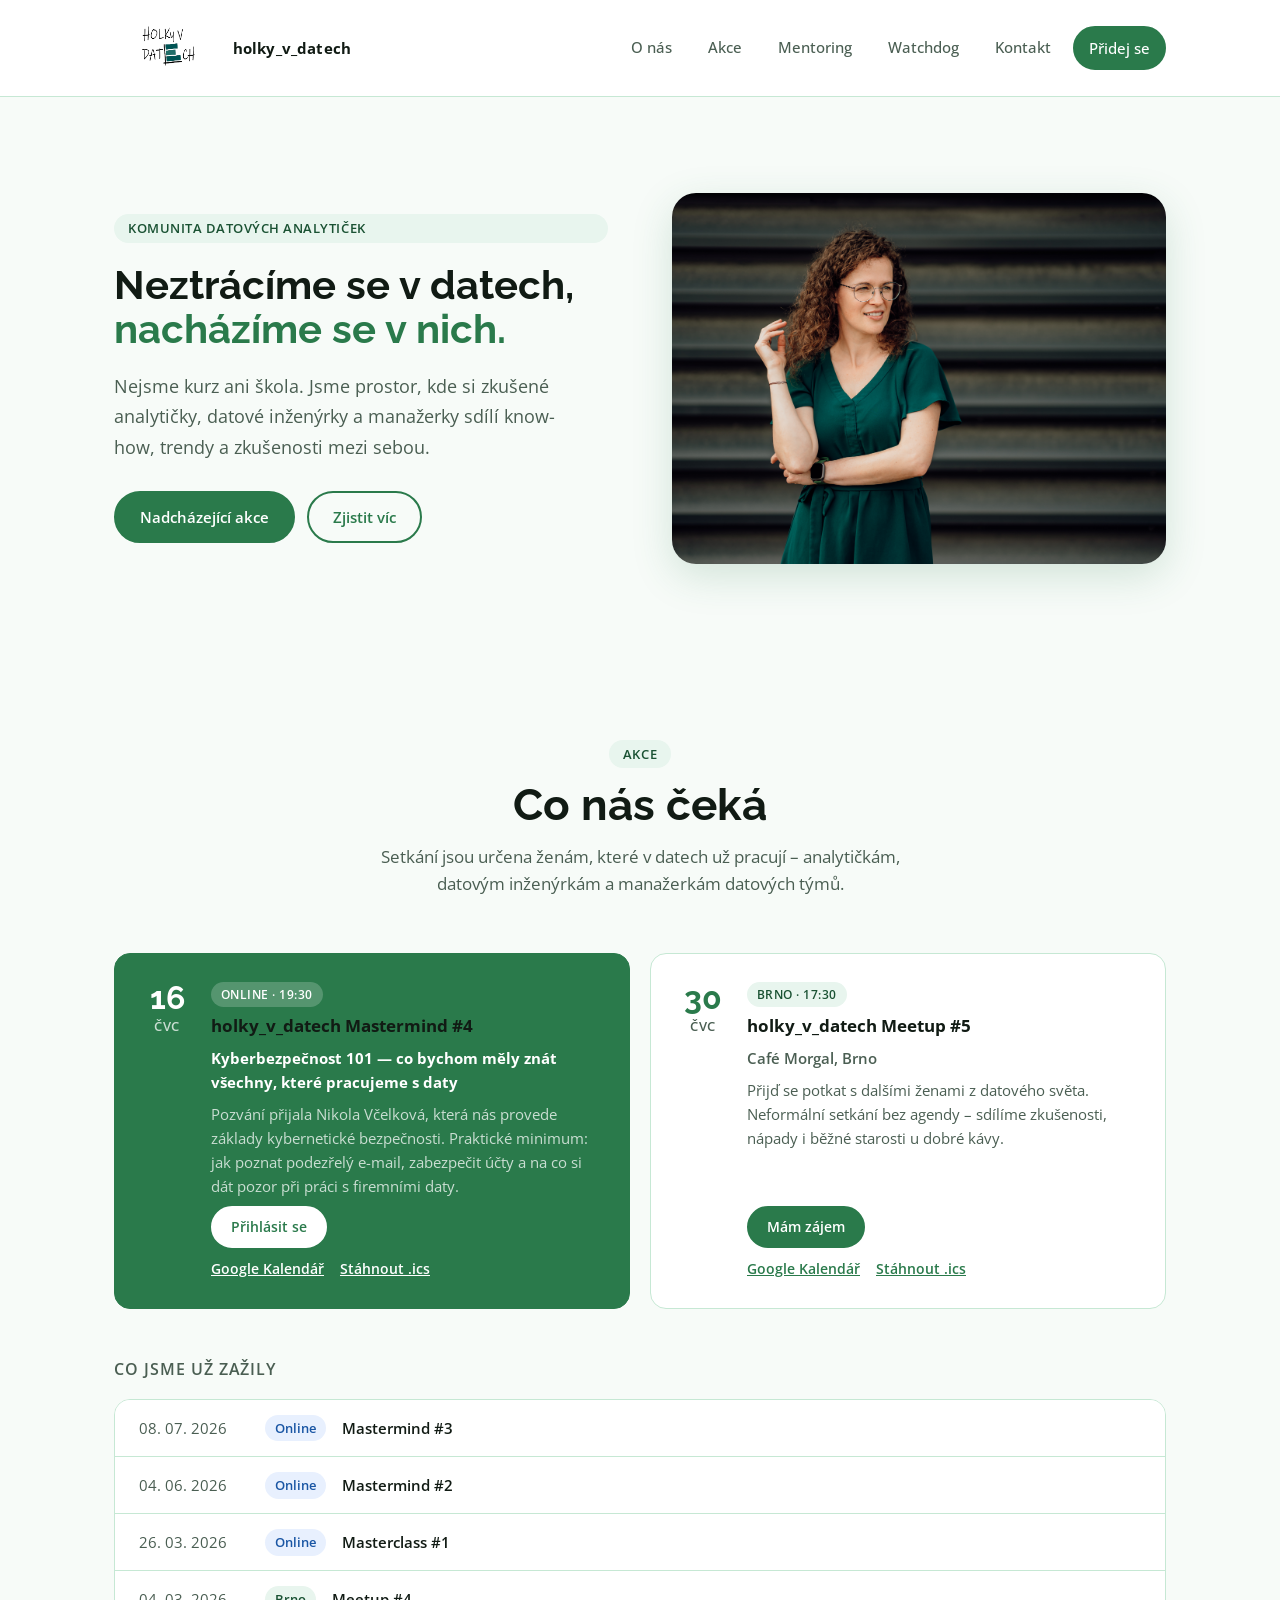
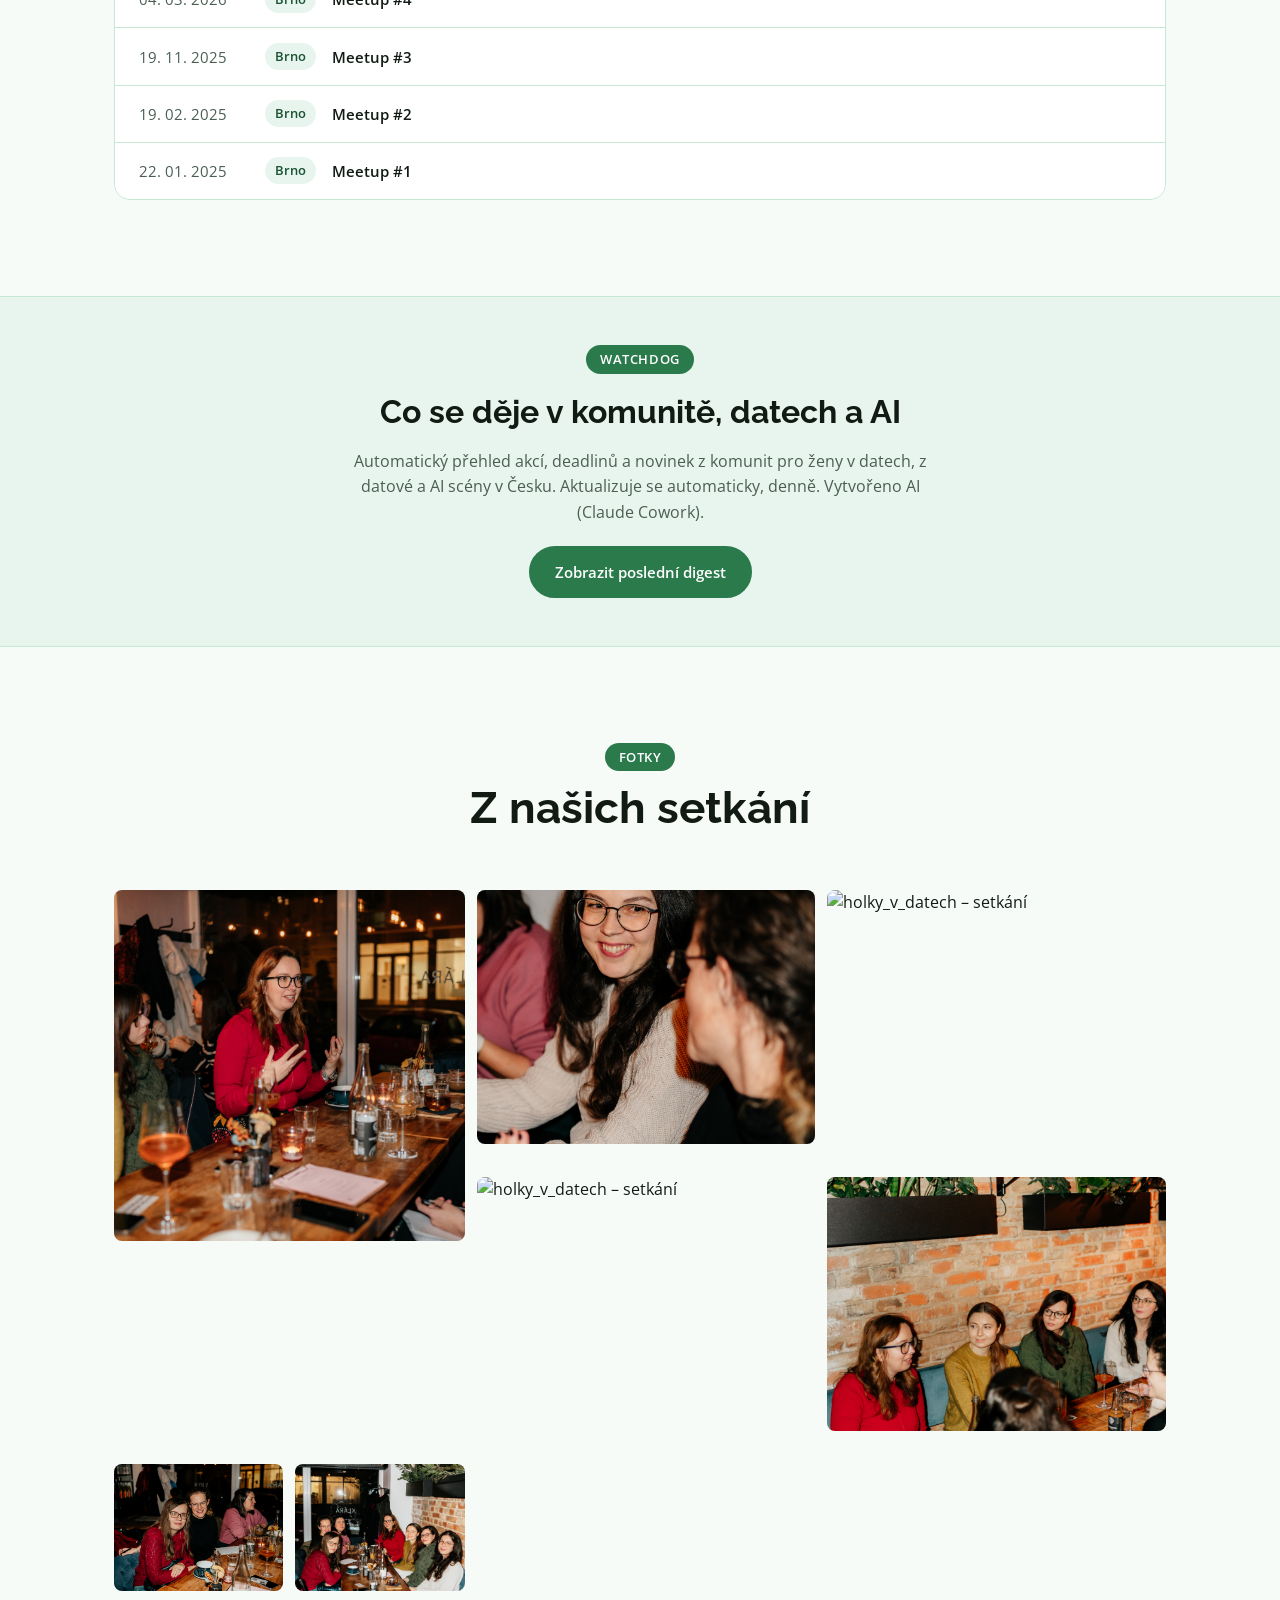
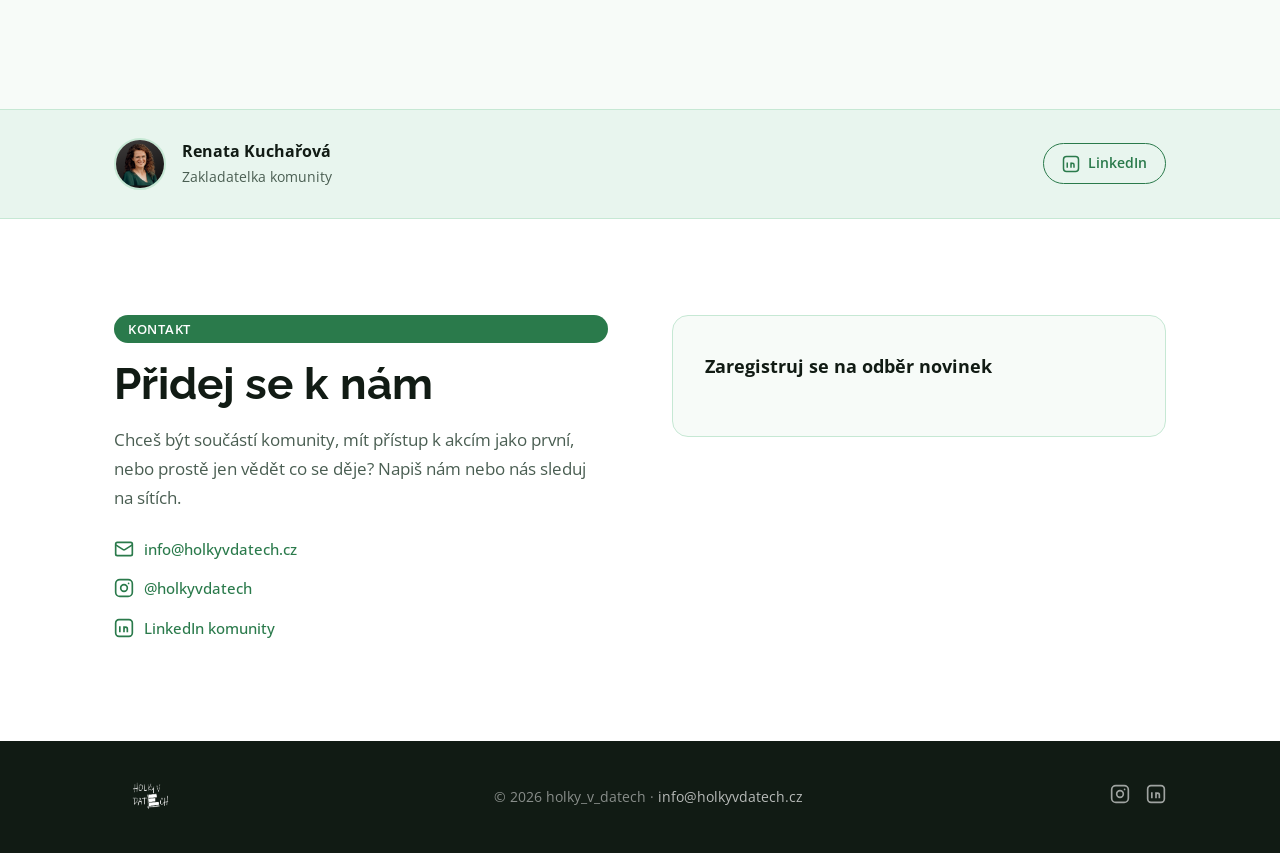
==== commit db355fe8: "Move O nás section to its own page Homepage was getting cluttered with sections. Split "O nás" (Proč" ====
--- a/index.html
+++ b/index.html
@@ -99,7 +99,7 @@
         <span></span><span></span><span></span>
       </button>
       <ul class="nav__links" id="nav-links">
-        <li><a href="#o-nas">O nás</a></li>
+        <li><a href="o-nas.html">O nás</a></li>
         <li><a href="#akce">Akce</a></li>
         <li><a href="mentoring.html">Mentoring</a></li>
         <li><a href="watchdog.html">Watchdog</a></li>
@@ -125,7 +125,7 @@
         </p>
         <div class="hero__cta">
           <a href="#akce" class="btn">Nadcházející akce</a>
-          <a href="#o-nas" class="btn btn--ghost">Zjistit víc</a>
+          <a href="o-nas.html" class="btn btn--ghost">Zjistit víc</a>
         </div>
       </div>
       <div class="hero__visual">
@@ -138,42 +138,6 @@
           <img src="assets/fotky_zelene/DSC08059-Edit.jpg" alt="" class="hero-slide" />
           <img src="assets/fotky/DSC07510.jpg" alt="" class="hero-slide" />
           <img src="assets/fotky_zelene/DSC08252-Edit.jpg" alt="" class="hero-slide" />
-        </div>
-      </div>
-    </div>
-  </section>
-
-  <!-- O NÁS -->
-  <section class="section o-nas" id="o-nas">
-    <div class="container">
-      <div class="section__header">
-        <img src="assets/logo.png" alt="holky_v_datech" class="section__logo" />
-        <span class="pill pill--dark">O nás</span>
-        <h2>Proč jsme vznikly</h2>
-        <p class="section__sub">holky_v_datech je česká komunita pro zkušené datové analytičky, datové inženýrky a manažerky datových týmů. Pořádáme měsíční online setkání a offline meetupy v Brně. Komunitu založila Renata Kuchařová v roce 2025.</p>
-        <p class="section__sub">Protože ženy v datech potřebují místo, kde nemusí nic dokazovat. Prostor, kde se sdílí bez filtrů, podporuje bez podmínek a roste díky těm, které to znají zevnitř.</p>
-      </div>
-      <div class="cards-3">
-        <div class="card card--icon">
-          <div class="card__icon">
-            <svg width="24" height="24" viewBox="0 0 24 24" fill="none" stroke="currentColor" stroke-width="1.75"><rect x="3" y="4" width="18" height="18" rx="2"/><path d="M16 2v4M8 2v4M3 10h18"/><path d="M8 14h.01M12 14h.01M16 14h.01M8 18h.01M12 18h.01"/></svg>
-          </div>
-          <h3>Měsíční online setkání</h3>
-          <p>60 minut, jedno hluboké téma. Žádné úvody, žádné základy – rovnou k věci s lidmi, kteří kontextu rozumí.</p>
-        </div>
-        <div class="card card--icon">
-          <div class="card__icon">
-            <svg width="24" height="24" viewBox="0 0 24 24" fill="none" stroke="currentColor" stroke-width="1.75"><path d="M21 15a2 2 0 0 1-2 2H7l-4 4V5a2 2 0 0 1 2-2h14a2 2 0 0 1 2 2z"/></svg>
-          </div>
-          <h3>Prostor pro otevřenou diskuzi</h3>
-          <p>Sdílíme reálné zkušenosti, slepé uličky i úspěchy. Bez přetvářky, bez přednášení – jen peer-to-peer výměna.</p>
-        </div>
-        <div class="card card--icon">
-          <div class="card__icon">
-            <svg width="24" height="24" viewBox="0 0 24 24" fill="none" stroke="currentColor" stroke-width="1.75"><circle cx="9" cy="12" r="3"/><circle cx="18" cy="5" r="3"/><circle cx="18" cy="19" r="3"/><path d="M12 12h0m0 0 4.5-5.5M12 12l4.5 5.5"/></svg>
-          </div>
-          <h3>Síť, která rozumí kontextu</h3>
-          <p>Propojení s analytičkami, datovými inženýrkami a manažerkami, které mají stejné výzvy jako ty.</p>
         </div>
       </div>
     </div>
--- a/style.css
+++ b/style.css
@@ -153,14 +153,6 @@
   color: var(--ink);
   letter-spacing: .01em;
 }
-.section__logo {
-  height: 52px;
-  width: auto;
-  max-width: 160px;
-  object-fit: contain;
-  display: block;
-  margin: 0 auto 8px;
-}
 .nav__links {
   display: flex;
   align-items: center;
@@ -259,7 +251,6 @@
 }
 
 /* ── O nás ─────────────────────────────────────────── */
-.o-nas { background: var(--white); padding-top: 48px; }
 .cards-3 {
   display: grid;
   grid-template-columns: repeat(3, 1fr);
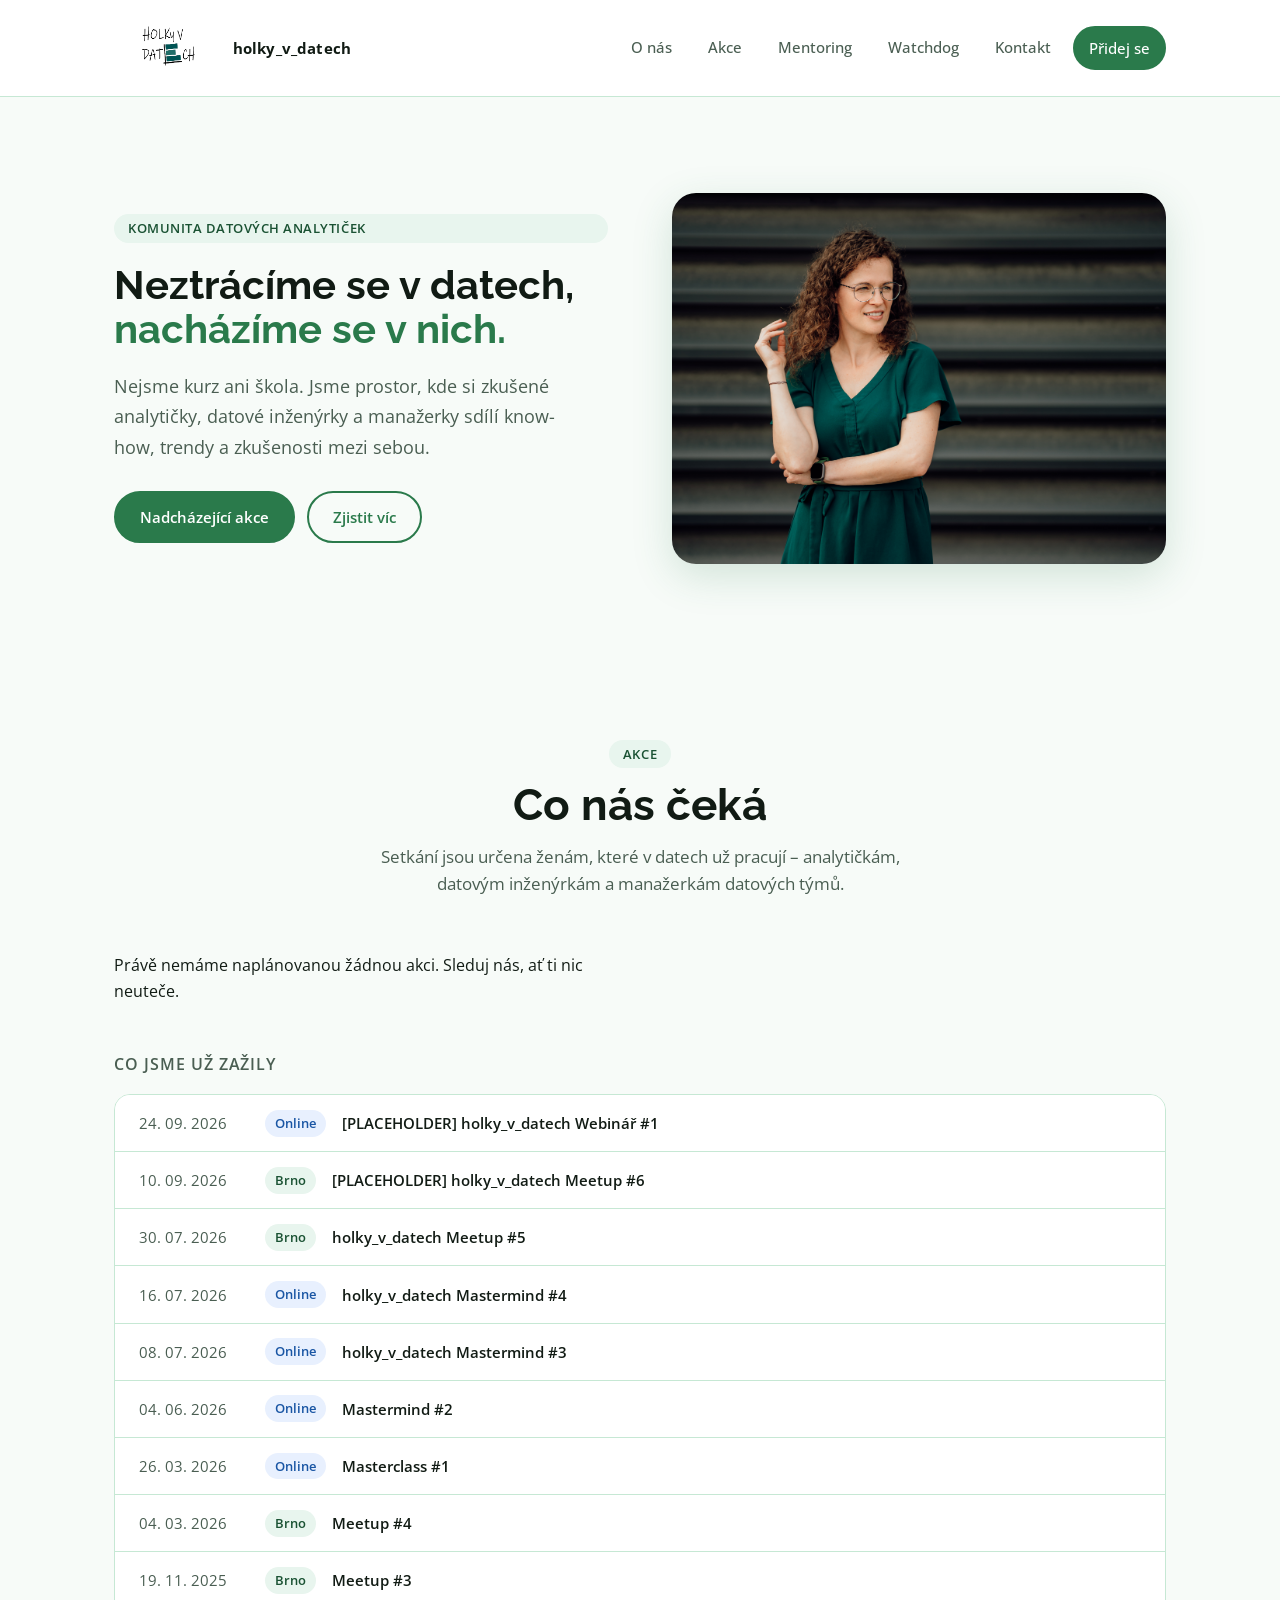
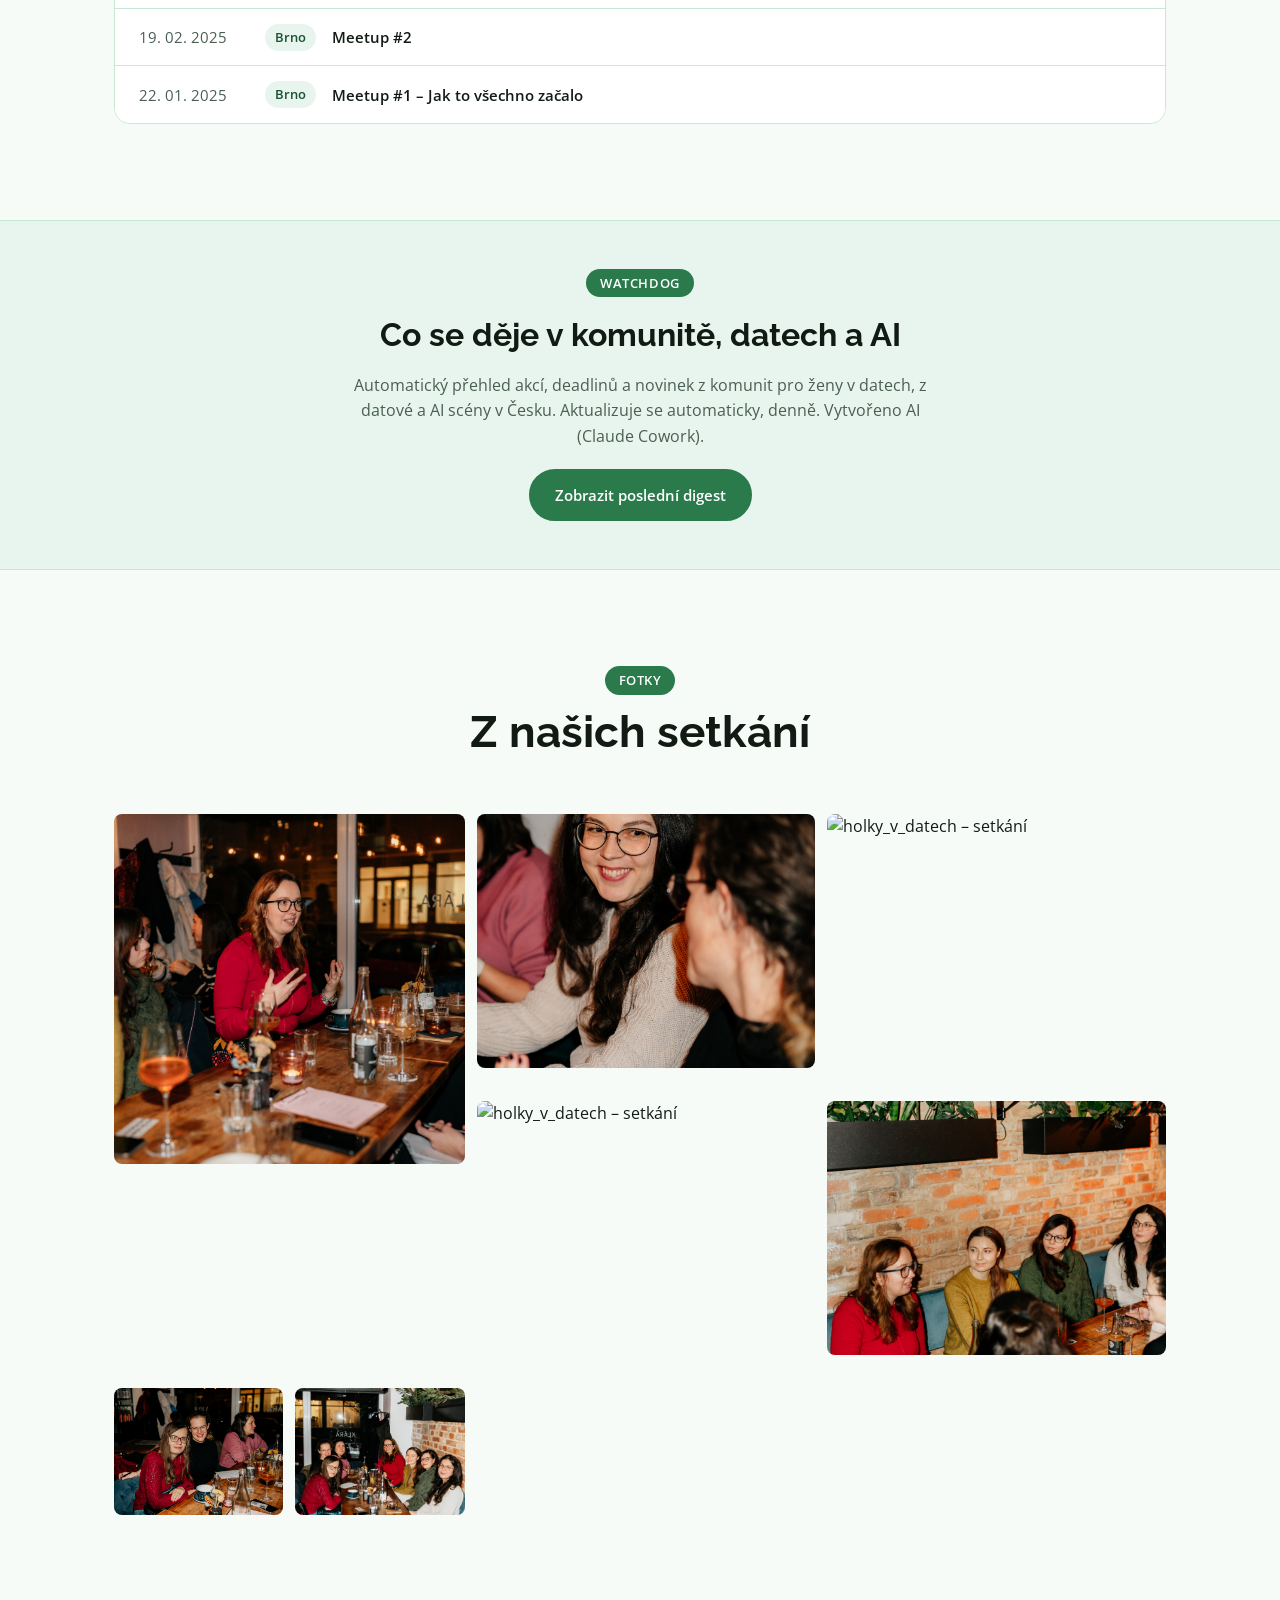
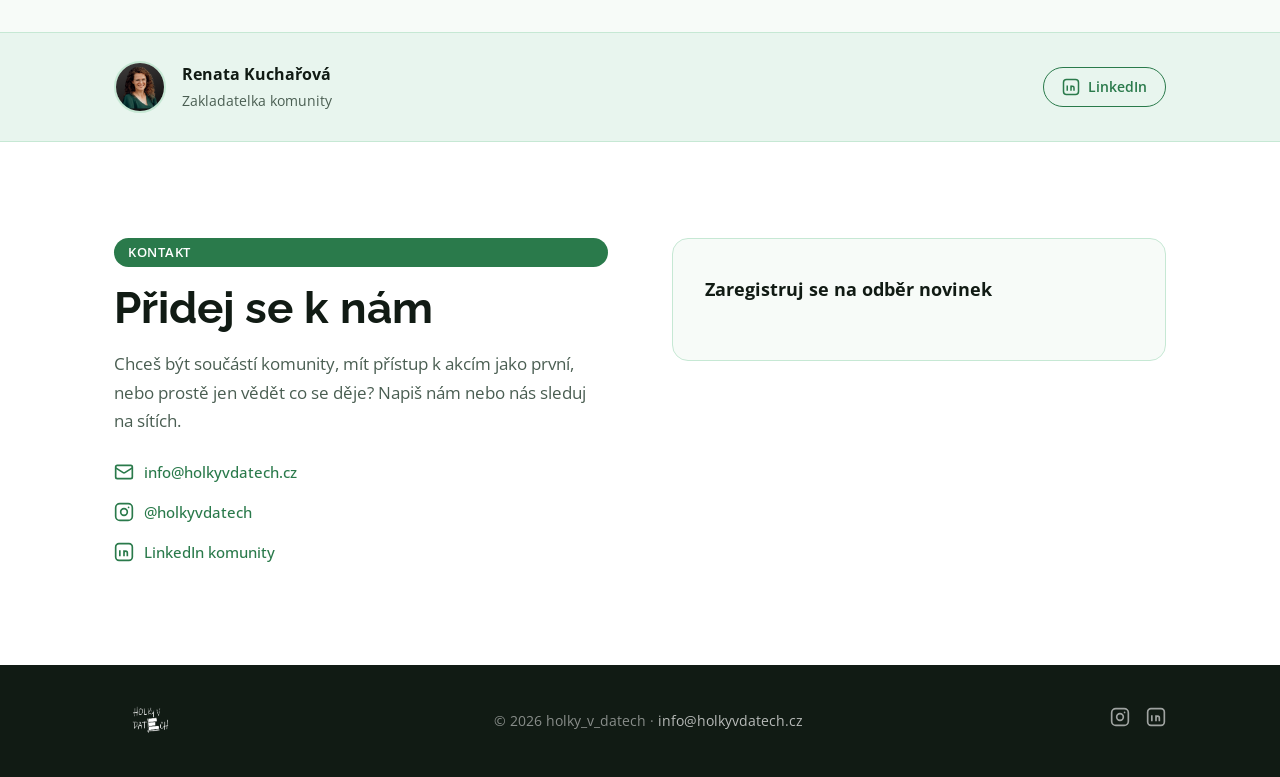
==== commit d41e1e46: "Merge watchdog persistent-state work into events-redesign Reconciles the two branches that diverged " ====
--- a/index.html
+++ b/index.html
@@ -152,99 +152,13 @@
         <p class="section__sub">Setkání jsou určena ženám, které v datech už pracují – analytičkám, datovým inženýrkám a manažerkám datových týmů.</p>
       </div>
 
-      <!-- Nadcházející -->
-      <div class="events">
-        <article class="event-card event-card--featured">
-          <div class="event-card__date">
-            <span class="event-card__day">16</span>
-            <span class="event-card__month">Čvc</span>
-          </div>
-          <div class="event-card__body">
-            <span class="pill pill--sm">Online · 19:30</span>
-            <h3>holky_v_datech Mastermind #4</h3>
-            <p class="event-card__subtitle">Kyberbezpečnost 101 — co bychom měly znát všechny, které pracujeme s daty</p>
-            <p>Pozvání přijala Nikola Včelková, která nás provede základy kybernetické bezpečnosti. Praktické minimum: jak poznat podezřelý e-mail, zabezpečit účty a na co si dát pozor při práci s firemními daty.</p>
-            <a href="https://events.teams.microsoft.com/event/17c8ea16-dbdd-42e9-9287-146dad544f75@aba70d4f-a934-4d60-bf09-d619bac4fdc0" class="btn btn--sm" target="_blank" rel="noopener">Přihlásit se</a>
-            <div class="event-card__cal">
-              <a href="https://calendar.google.com/calendar/render?action=TEMPLATE&amp;text=holky_v_datech+Mastermind+%234+%E2%80%94+Kyberbezpe%C4%8Dnost+101&amp;dates=20260716T173000Z/20260716T190000Z&amp;details=Nikola+V%C4%8Delkov%C3%A1+n%C3%A1s+provede+z%C3%A1klady+kybernetick%C3%A9+bezpe%C4%8Dnosti+-+praktick%C3%A9+minimum+pro+ka%C5%BEdou%2C+kdo+pracuje+s+daty.+Odkaz+na+setk%C3%A1n%C3%AD%3A+https%3A%2F%2Fevents.teams.microsoft.com%2Fevent%2F17c8ea16-dbdd-42e9-9287-146dad544f75%40aba70d4f-a934-4d60-bf09-d619bac4fdc0&amp;location=Online+(Microsoft+Teams)" target="_blank" rel="noopener">Google Kalendář</a>
-              <a href="assets/ics/mastermind-4.ics" download>Stáhnout .ics</a>
-            </div>
-          </div>
-        </article>
-        <article class="event-card">
-          <div class="event-card__date">
-            <span class="event-card__day">30</span>
-            <span class="event-card__month">Čvc</span>
-          </div>
-          <div class="event-card__body">
-            <span class="pill pill--sm">Brno · 17:30</span>
-            <h3>holky_v_datech Meetup #5</h3>
-            <p class="event-card__subtitle">Café Morgal, Brno</p>
-            <p>Přijď se potkat s dalšími ženami z datového světa. Neformální setkání bez agendy – sdílíme zkušenosti, nápady i běžné starosti u dobré kávy.</p>
-            <a href="prihlaska.html" class="btn btn--sm">Mám zájem</a>
-            <div class="event-card__cal">
-              <a href="https://calendar.google.com/calendar/render?action=TEMPLATE&amp;text=holky_v_datech+Meetup+%235&amp;dates=20260730T153000Z/20260730T173000Z&amp;details=P%C5%99ij%C4%8F+se+potkat+s+dal%C5%A1%C3%ADmi+%C5%BEenami+z+datov%C3%A9ho+sv%C4%9Bta.+Neform%C3%A1ln%C3%AD+setk%C3%A1n%C3%AD+bez+agendy.&amp;location=Caf%C3%A9+Morgal%2C+Brno" target="_blank" rel="noopener">Google Kalendář</a>
-              <a href="assets/ics/meetup-5.ics" download>Stáhnout .ics</a>
-            </div>
-          </div>
-        </article>
-      </div>
-
-      <!-- Historie -->
+      <!-- Nadcházející (vykresleno z events.json skriptem events.js) -->
+      <div class="events" id="events-upcoming"></div>
+
+      <!-- Historie (vykresleno z events.json skriptem events.js) -->
       <div class="events-history">
         <h3 class="events-history__title">Co jsme už zažily</h3>
-        <div class="history-list">
-
-          <a href="archiv.html#mastermind-3" class="history-item">
-            <span class="history-item__date">08. 07. 2026</span>
-            <span class="history-item__type history-item__type--online">Online</span>
-            <span class="history-item__name">Mastermind #3</span>
-            <span class="history-item__arrow">→</span>
-          </a>
-
-          <a href="archiv.html#mastermind-2" class="history-item">
-            <span class="history-item__date">04. 06. 2026</span>
-            <span class="history-item__type history-item__type--online">Online</span>
-            <span class="history-item__name">Mastermind #2</span>
-            <span class="history-item__arrow">→</span>
-          </a>
-
-          <a href="archiv.html#masterclass-1" class="history-item">
-            <span class="history-item__date">26. 03. 2026</span>
-            <span class="history-item__type history-item__type--online">Online</span>
-            <span class="history-item__name">Masterclass #1</span>
-            <span class="history-item__arrow">→</span>
-          </a>
-
-          <a href="archiv.html#meetup-4" class="history-item">
-            <span class="history-item__date">04. 03. 2026</span>
-            <span class="history-item__type">Brno</span>
-            <span class="history-item__name">Meetup #4</span>
-            <span class="history-item__arrow">→</span>
-          </a>
-
-          <a href="archiv.html#meetup-3" class="history-item">
-            <span class="history-item__date">19. 11. 2025</span>
-            <span class="history-item__type">Brno</span>
-            <span class="history-item__name">Meetup #3</span>
-            <span class="history-item__arrow">→</span>
-          </a>
-
-          <a href="archiv.html#meetup-2" class="history-item">
-            <span class="history-item__date">19. 02. 2025</span>
-            <span class="history-item__type">Brno</span>
-            <span class="history-item__name">Meetup #2</span>
-            <span class="history-item__arrow">→</span>
-          </a>
-
-          <a href="archiv.html#meetup-1" class="history-item">
-            <span class="history-item__date">22. 01. 2025</span>
-            <span class="history-item__type">Brno</span>
-            <span class="history-item__name">Meetup #1</span>
-            <span class="history-item__arrow">→</span>
-          </a>
-
-        </div>
+        <div class="history-list" id="history-list"></div>
       </div>
 
     </div>
@@ -348,6 +262,7 @@
   </footer>
 
   <script src="script.js"></script>
+  <script src="events.js"></script>
   <script>
     (function (w,d,s,o,f,js,fjs) {
       w['ecm-widget']=o;w[o] = w[o] || function () { (w[o].q = w[o].q || []).push(arguments) };
--- a/style.css
+++ b/style.css
@@ -369,23 +369,57 @@
   line-height: 1.6;
   flex: 1;
 }
-.event-card__body p.event-card__subtitle {
+.event-card__topic {
   font-weight: 600;
-  color: var(--ink-soft);
-  flex: none;
-}
-.event-card__cal {
-  display: flex;
-  gap: 16px;
+  color: var(--ink);
+  flex: 0 !important;
+}
+.event-card--featured .event-card__topic { color: var(--white); }
+
+.event-card__badge {
+  display: inline-block;
+  align-self: flex-start;
+  background: var(--green-light);
+  color: var(--green-dark);
+  font-size: .75rem;
+  font-weight: 700;
+  text-transform: uppercase;
+  letter-spacing: .04em;
+  padding: 3px 10px;
+  border-radius: 100px;
+}
+.event-card--featured .event-card__badge {
+  background: rgba(255,255,255,.2);
+  color: var(--white);
+}
+
+.event-card--tba:not(.event-card--featured) {
+  background: var(--off-white);
+  border: 1px dashed var(--green-mid);
+}
+.event-card--featured.event-card--tba {
+  border: 2px dashed rgba(255,255,255,.5);
+}
+
+.event-card__actions,
+.event-card__calendar {
+  display: flex;
+  gap: 14px;
   flex-wrap: wrap;
-  margin-top: 2px;
-}
-.event-card__cal a {
-  font-size: .875rem;
+}
+.event-card__calendar { margin-top: 2px; }
+.event-card__cal-link {
+  background: none;
+  border: none;
+  padding: 0;
+  font-family: var(--font);
+  font-size: .8125rem;
   font-weight: 600;
   color: var(--green);
   text-decoration: underline;
-}
+  cursor: pointer;
+}
+.event-card--featured .event-card__cal-link { color: var(--white); }
 
 /* ── Historie akcí ─────────────────────────────────── */
 .events-history {
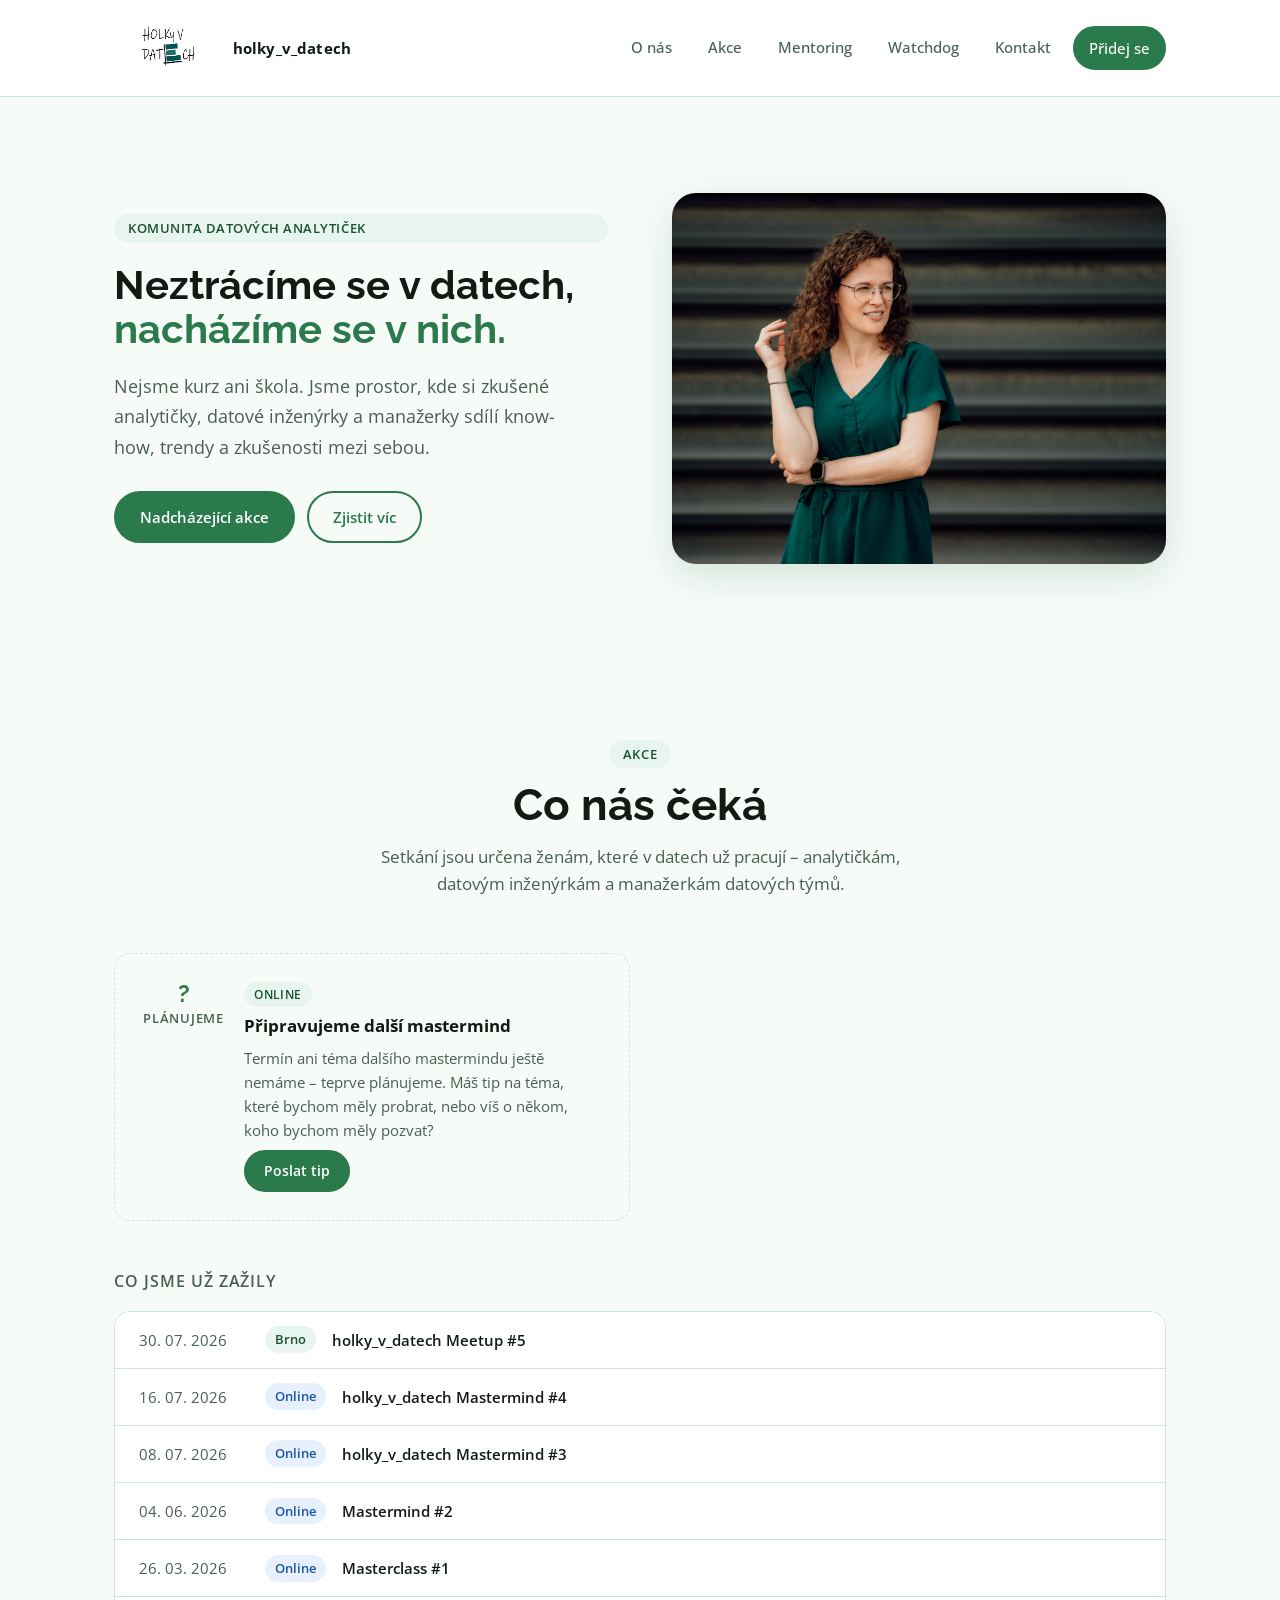
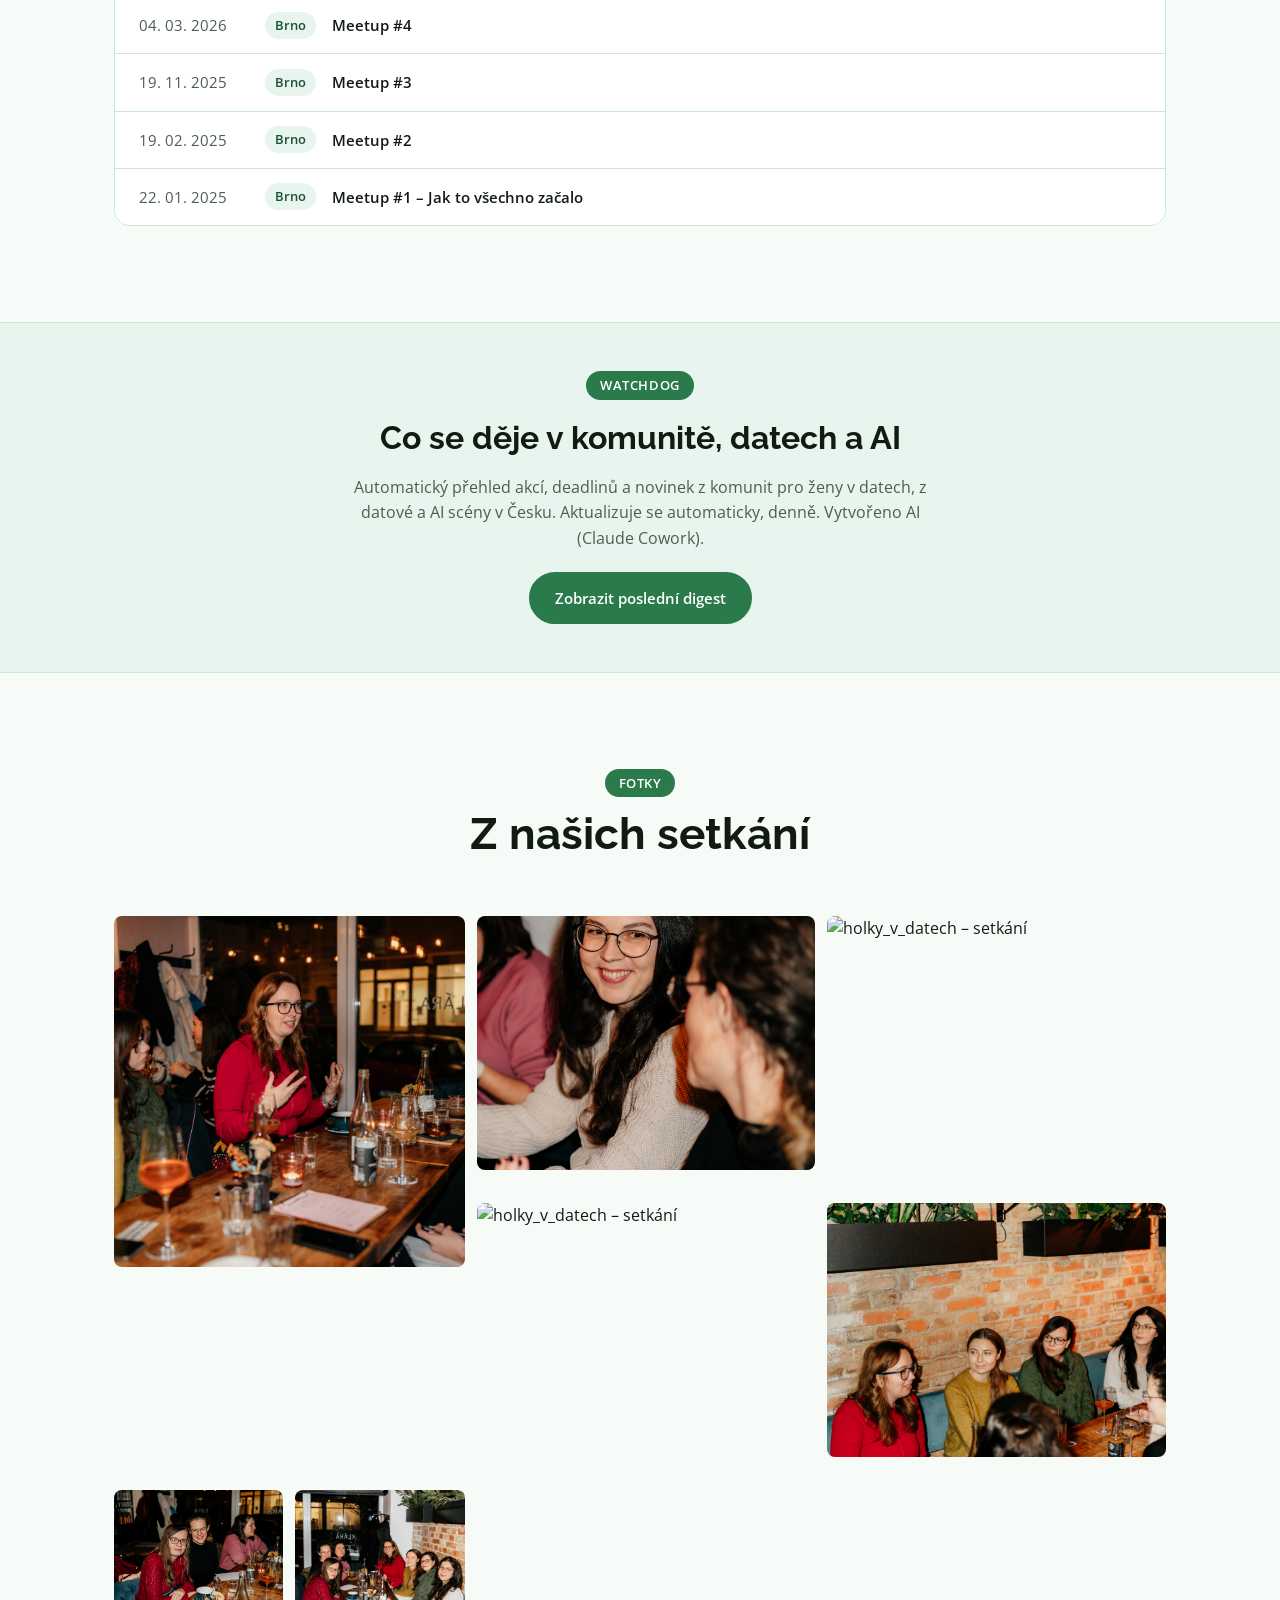
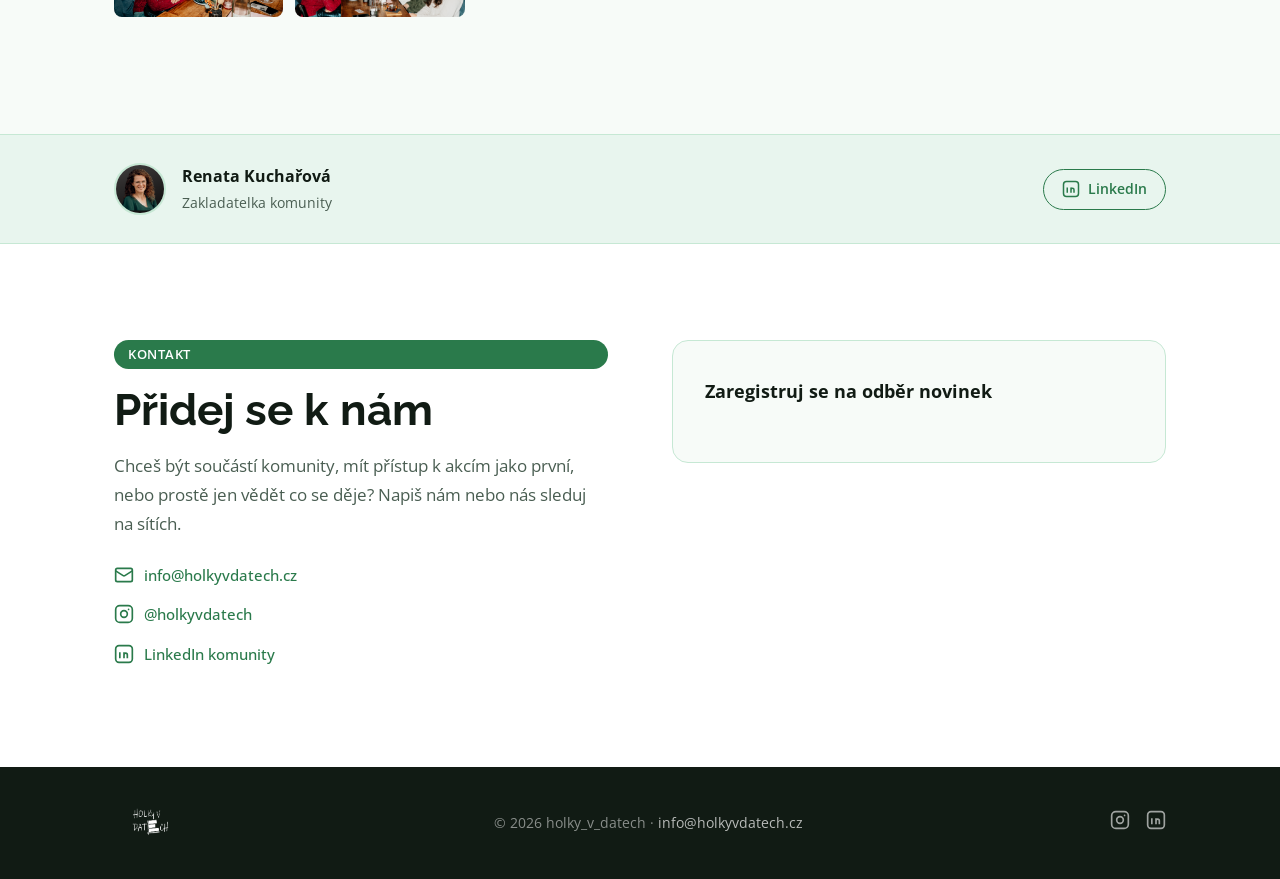
==== commit e40a8004: "Homepage: mastermind planning card + archive Mastermind #4; Watchdog: collapse unclear items - event" ====
--- a/index.html
+++ b/index.html
@@ -37,27 +37,6 @@
       },
       {
         "@type": "Event",
-        "name": "holky_v_datech Mastermind #4",
-        "description": "Pozvání přijala Nikola Včelková, která nás provede základy kybernetické bezpečnosti. Praktické minimum: jak poznat podezřelý e-mail, zabezpečit účty a na co si dát pozor při práci s firemními daty.",
-        "startDate": "2026-07-16T19:30:00+02:00",
-        "endDate": "2026-07-16T21:00:00+02:00",
-        "eventAttendanceMode": "https://schema.org/OnlineEventAttendanceMode",
-        "eventStatus": "https://schema.org/EventScheduled",
-        "location": {
-          "@type": "VirtualLocation",
-          "url": "https://events.teams.microsoft.com/event/17c8ea16-dbdd-42e9-9287-146dad544f75@aba70d4f-a934-4d60-bf09-d619bac4fdc0"
-        },
-        "organizer": { "@id": "https://www.holkyvdatech.cz/#organization" },
-        "offers": {
-          "@type": "Offer",
-          "price": "0",
-          "priceCurrency": "CZK",
-          "availability": "https://schema.org/InStock",
-          "url": "https://events.teams.microsoft.com/event/17c8ea16-dbdd-42e9-9287-146dad544f75@aba70d4f-a934-4d60-bf09-d619bac4fdc0"
-        }
-      },
-      {
-        "@type": "Event",
         "name": "holky_v_datech Meetup #5",
         "description": "Přijď se potkat s dalšími ženami z datového světa. Neformální setkání bez agendy – sdílíme zkušenosti, nápady i běžné starosti u dobré kávy.",
         "startDate": "2026-07-30T17:30:00+02:00",
--- a/style.css
+++ b/style.css
@@ -913,6 +913,26 @@
   background: var(--green);
   margin-right: 6px;
 }
+.digest-unclear__summary {
+  cursor: pointer;
+  list-style: none;
+  display: flex;
+  align-items: center;
+  gap: 8px;
+  font-size: .9375rem;
+  font-weight: 700;
+  color: var(--ink-soft);
+  padding: 4px 0;
+}
+.digest-unclear__summary::-webkit-details-marker { display: none; }
+.digest-unclear__summary::before {
+  content: '▸';
+  color: var(--green);
+  font-size: .75rem;
+  transition: transform .2s;
+}
+.digest-unclear[open] .digest-unclear__summary::before { transform: rotate(90deg); }
+.digest-unclear__body { margin-top: 20px; }
 
 /* ── Watchdog teaser (homepage) ───────────────────── */
 .watchdog-teaser {
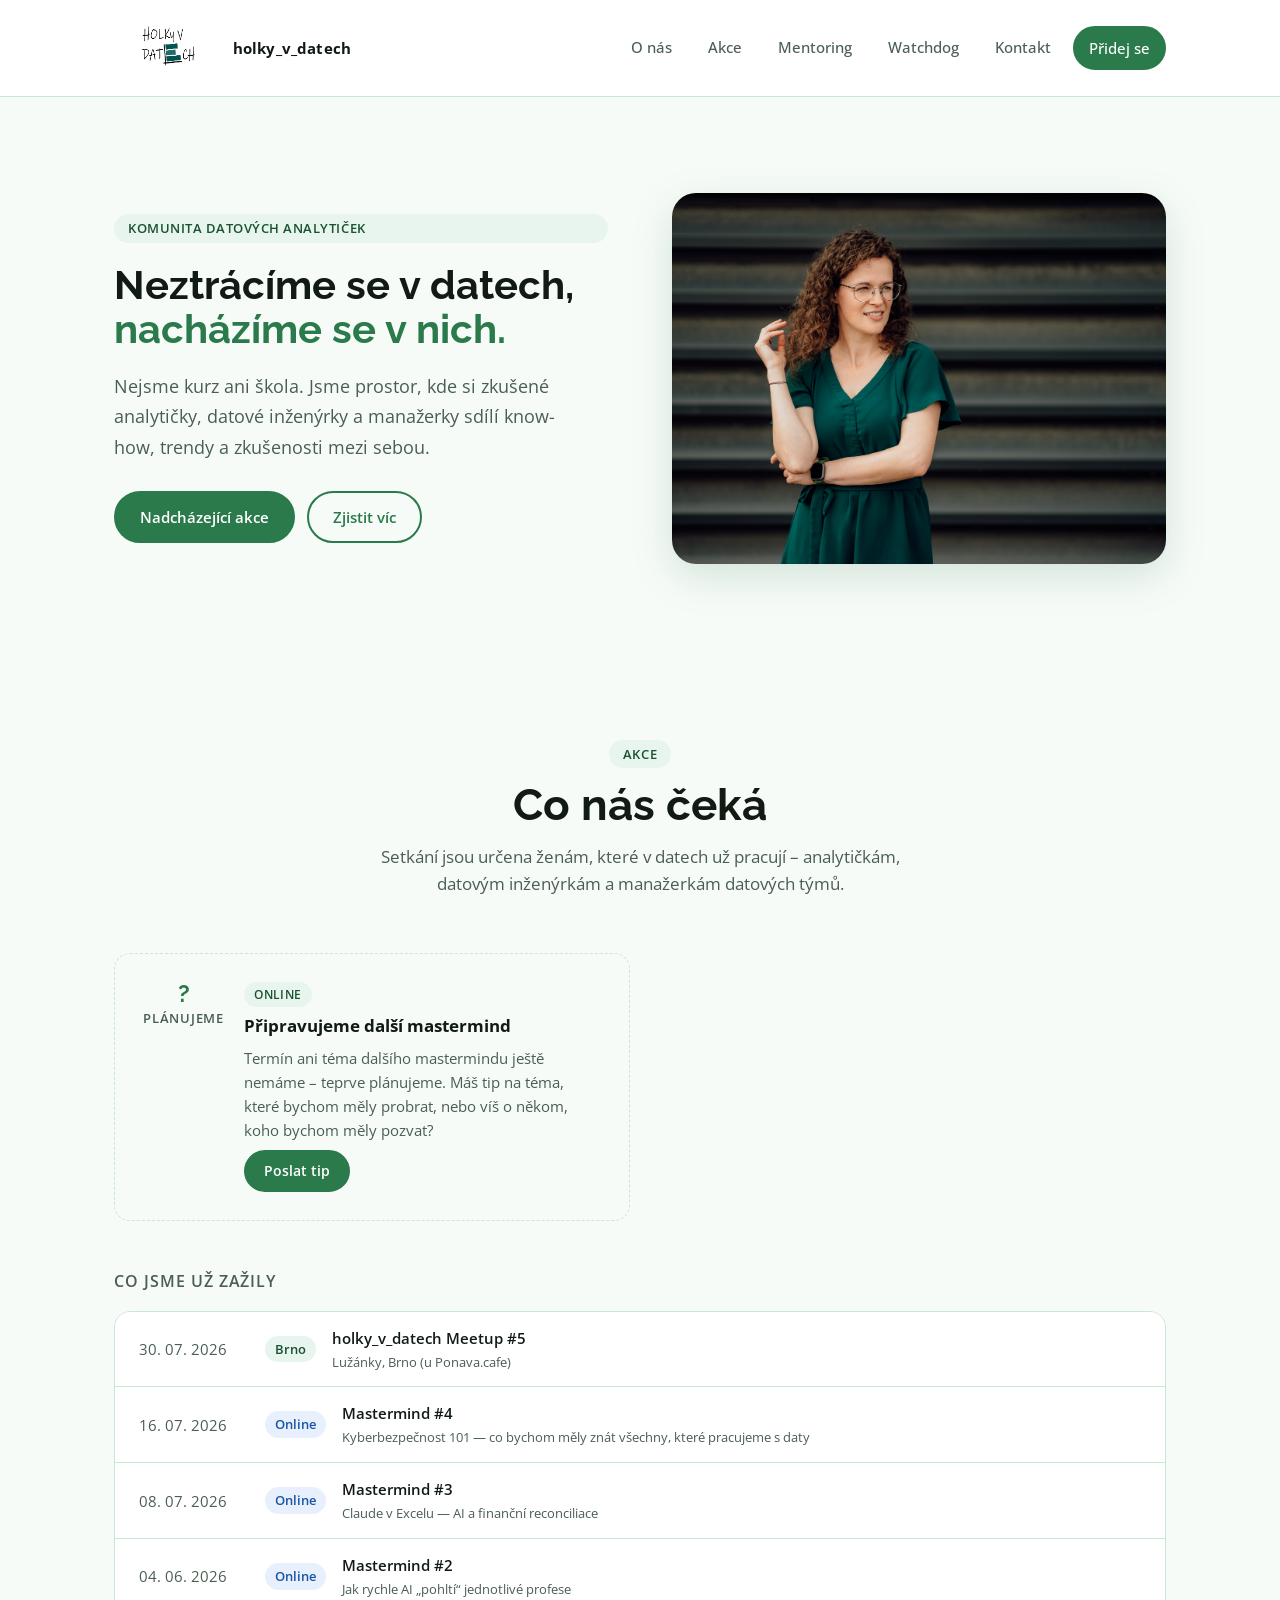
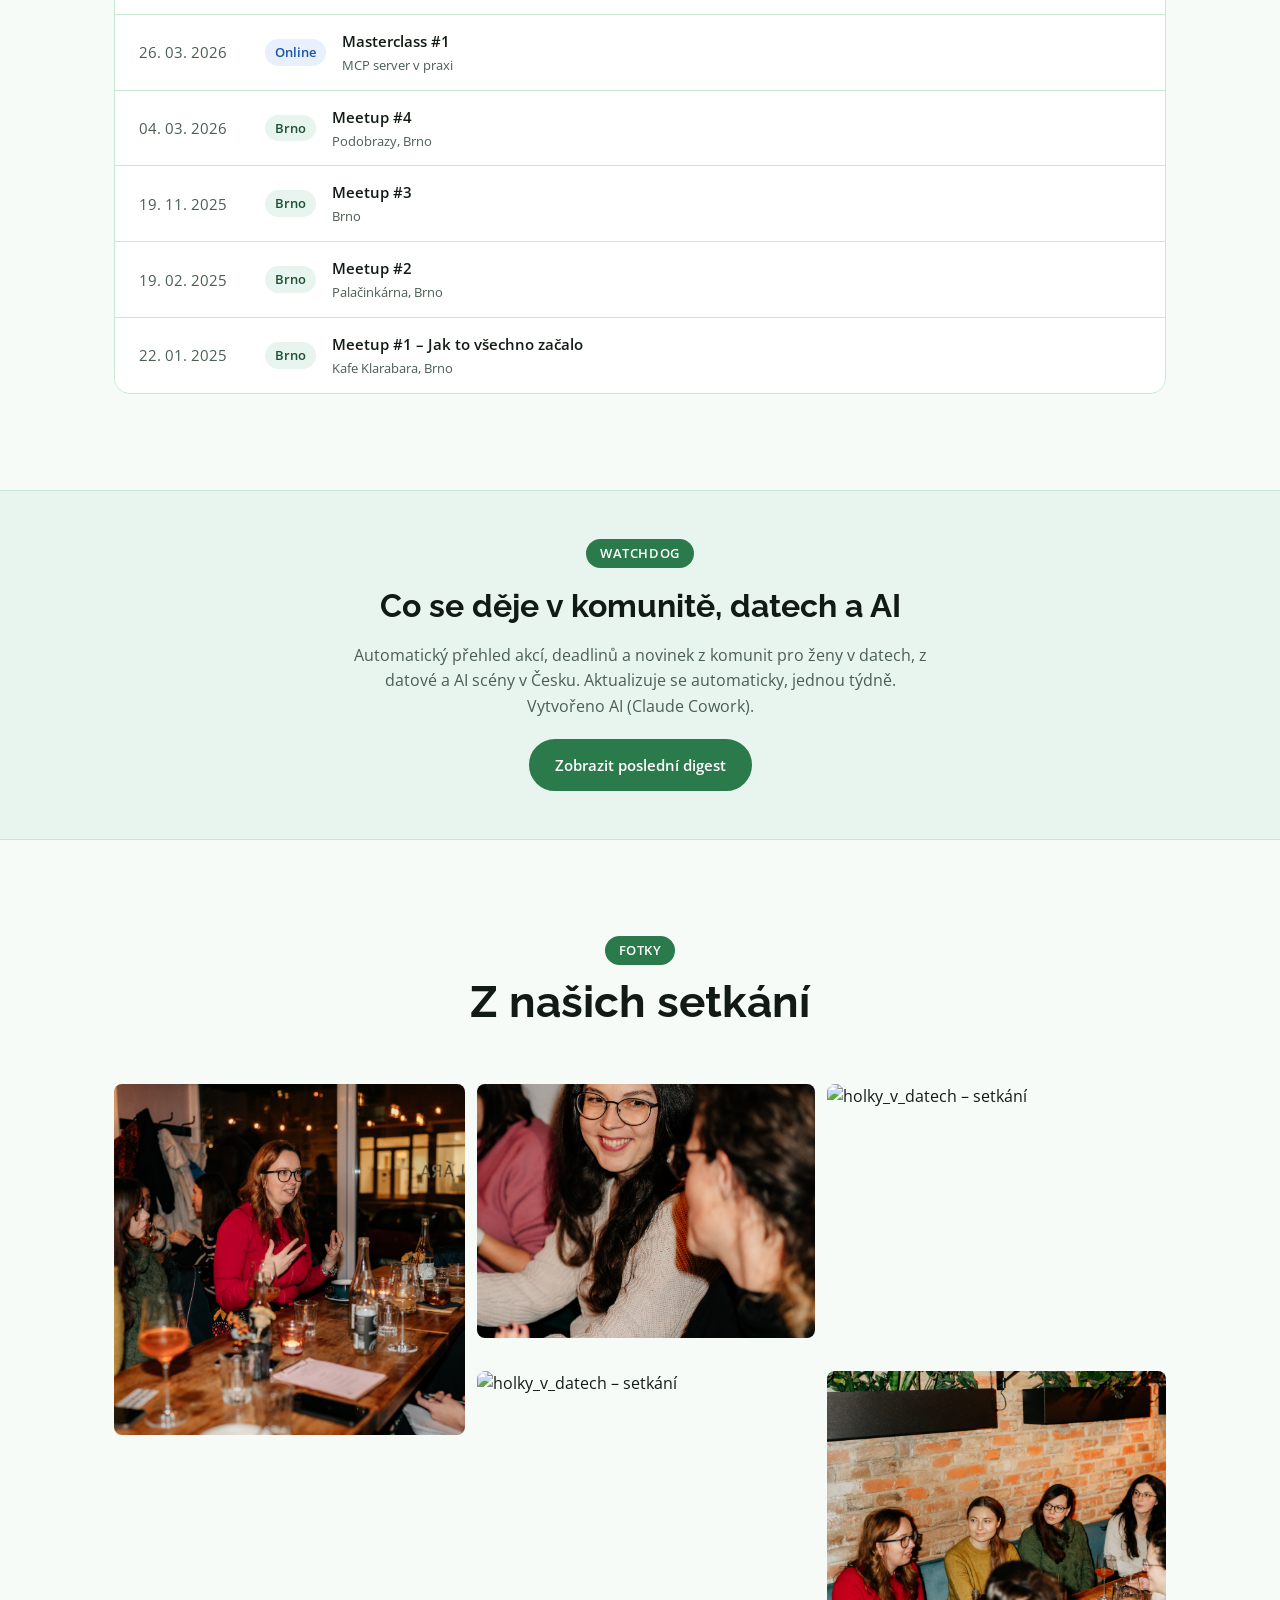
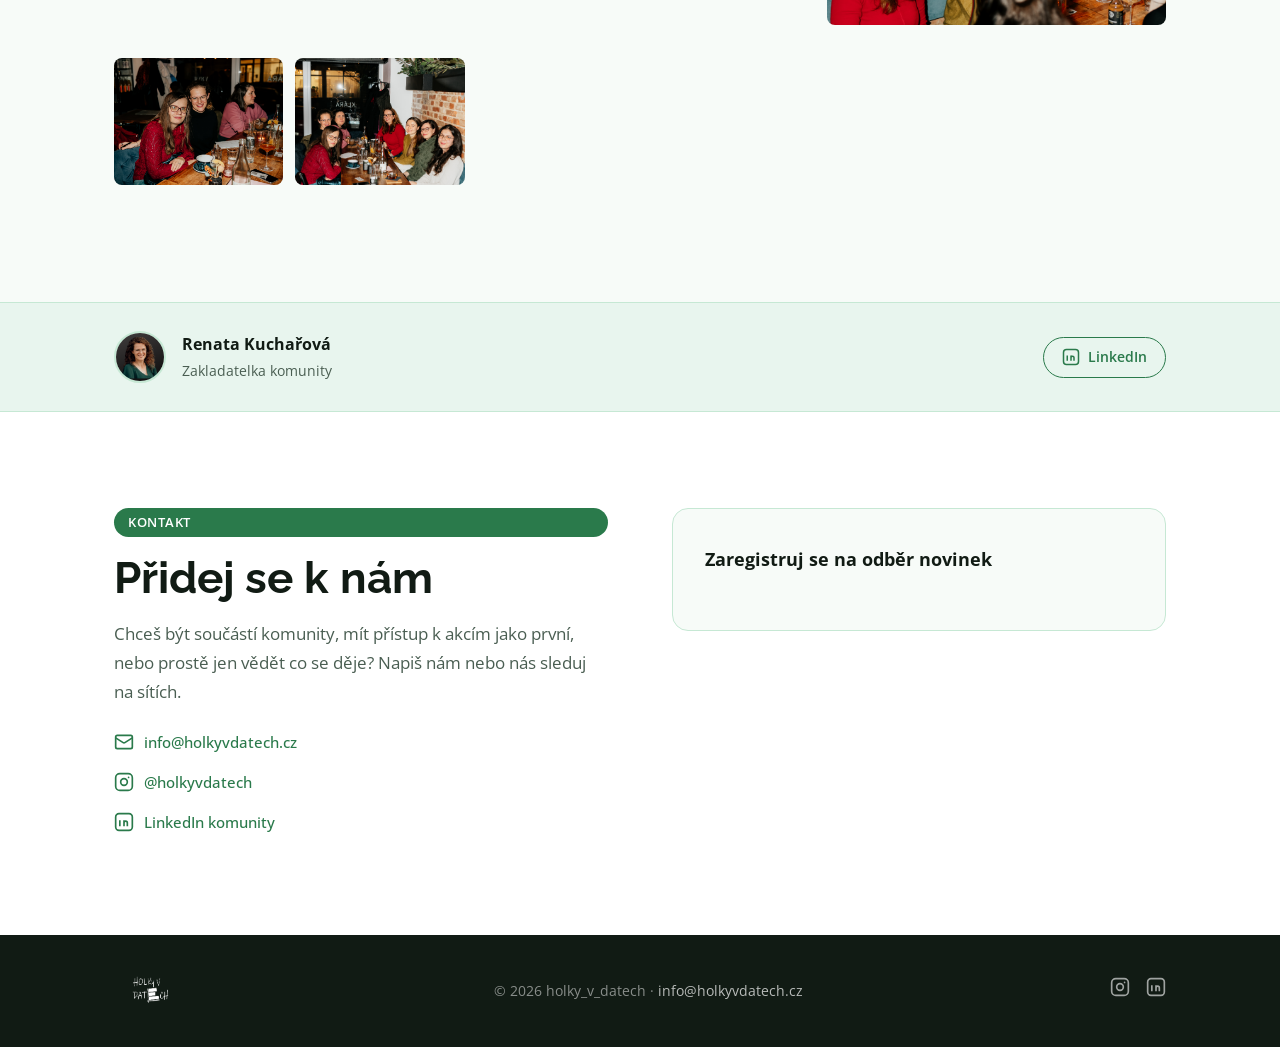
==== commit f158d48c: "Meetup #5 location change, Watchdog cadence text, history list detail - Meetup #5 (30. 7.): venue ch" ====
--- a/index.html
+++ b/index.html
@@ -38,14 +38,14 @@
       {
         "@type": "Event",
         "name": "holky_v_datech Meetup #5",
-        "description": "Přijď se potkat s dalšími ženami z datového světa. Neformální setkání bez agendy – sdílíme zkušenosti, nápady i běžné starosti u dobré kávy.",
+        "description": "Přijď se potkat s dalšími ženami z datového světa. Vezmi si deku a něco k jídlu, nebo se občerstvíme v Ponava.cafe – je to na vás.",
         "startDate": "2026-07-30T17:30:00+02:00",
         "endDate": "2026-07-30T19:30:00+02:00",
         "eventAttendanceMode": "https://schema.org/OfflineEventAttendanceMode",
         "eventStatus": "https://schema.org/EventScheduled",
         "location": {
           "@type": "Place",
-          "name": "Café Morgal",
+          "name": "Lužánky (u Ponava.cafe)",
           "address": {
             "@type": "PostalAddress",
             "addressLocality": "Brno",
@@ -148,7 +148,7 @@
     <div class="container watchdog-teaser__inner">
       <span class="pill pill--dark">Watchdog</span>
       <h2>Co se děje v komunitě, datech a AI</h2>
-      <p>Automatický přehled akcí, deadlinů a novinek z komunit pro ženy v datech, z datové a AI scény v Česku. Aktualizuje se automaticky, denně. Vytvořeno AI (Claude Cowork).</p>
+      <p>Automatický přehled akcí, deadlinů a novinek z komunit pro ženy v datech, z datové a AI scény v Česku. Aktualizuje se automaticky, jednou týdně. Vytvořeno AI (Claude Cowork).</p>
       <a href="watchdog.html" class="btn">Zobrazit poslední digest</a>
     </div>
   </section>
--- a/style.css
+++ b/style.css
@@ -481,10 +481,20 @@
   background: #e8f0fe;
   color: #1a56a4;
 }
+.history-item__name-wrap {
+  display: flex;
+  flex-direction: column;
+  gap: 2px;
+}
 .history-item__name {
   font-size: .9375rem;
   font-weight: 600;
   color: var(--ink);
+}
+.history-item__topic {
+  font-size: .8125rem;
+  font-weight: 400;
+  color: var(--ink-soft);
 }
 
 /* ── Gallery ───────────────────────────────────────── */
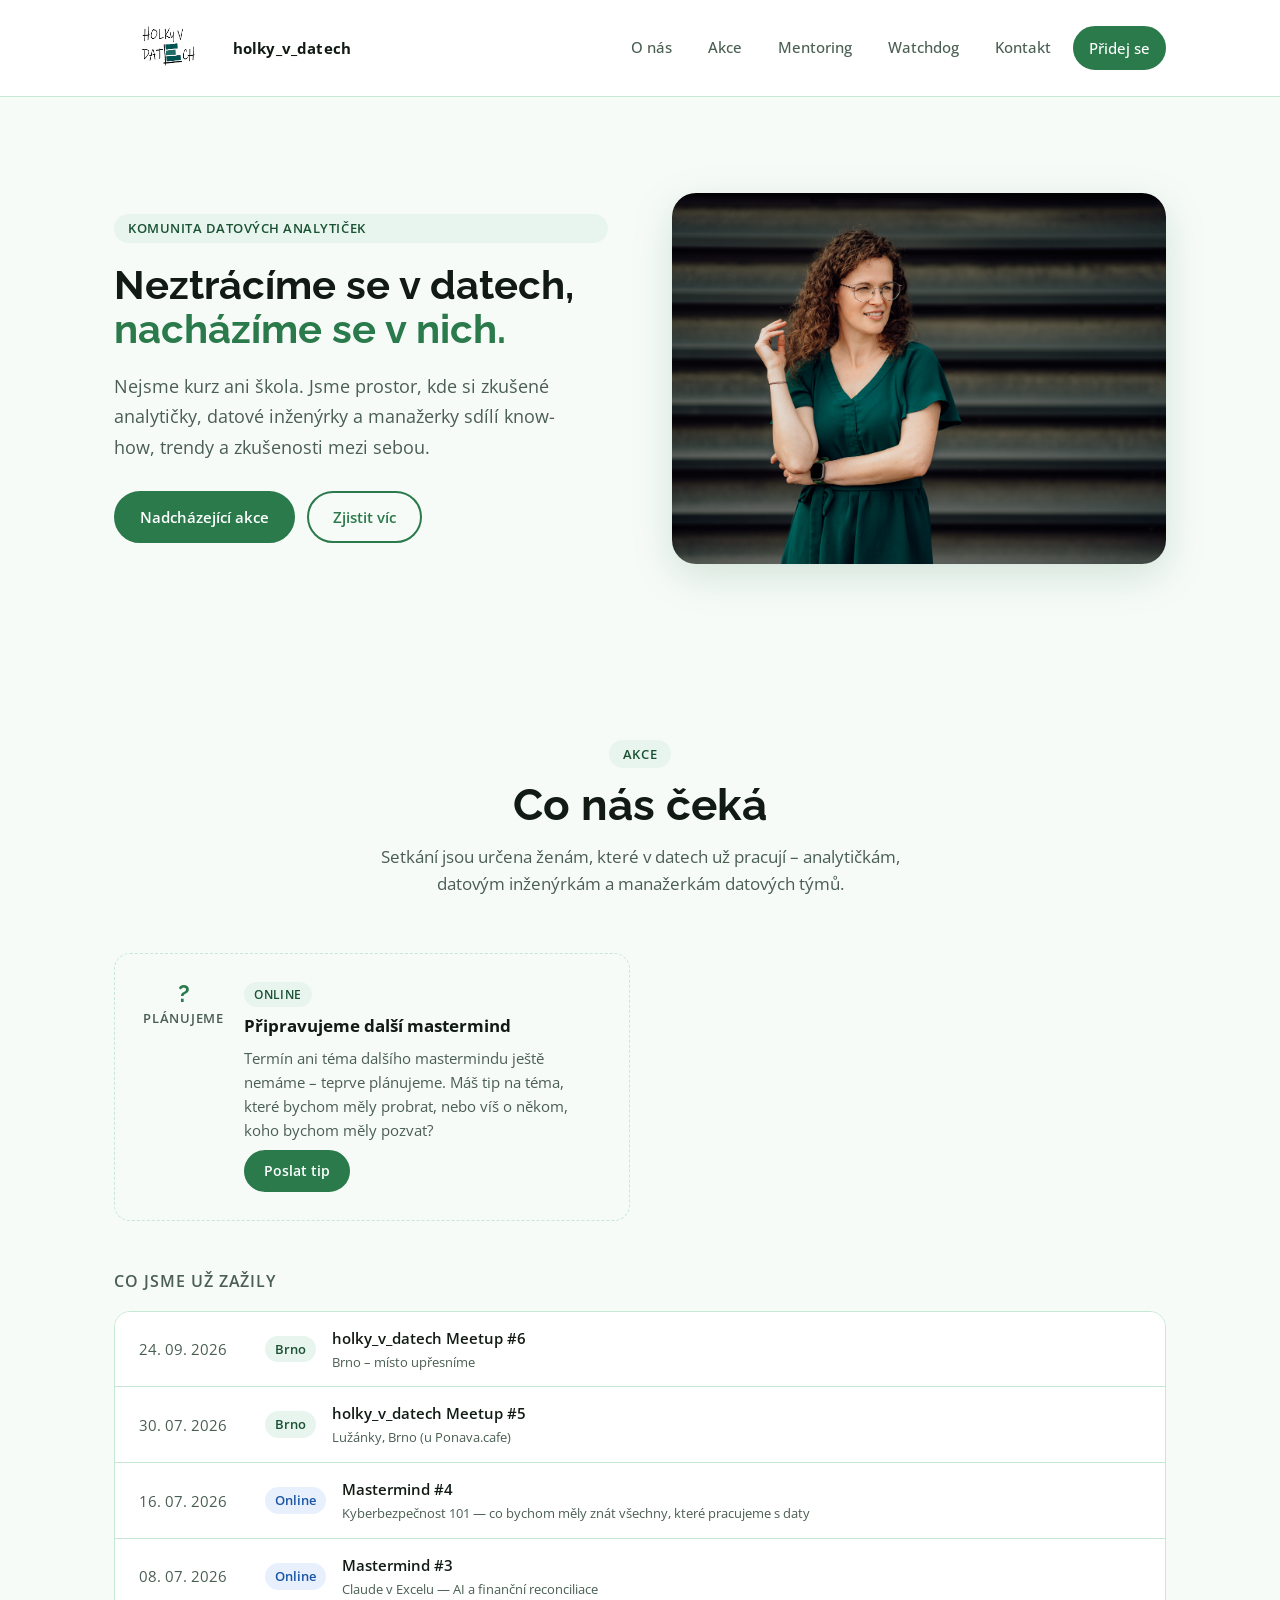
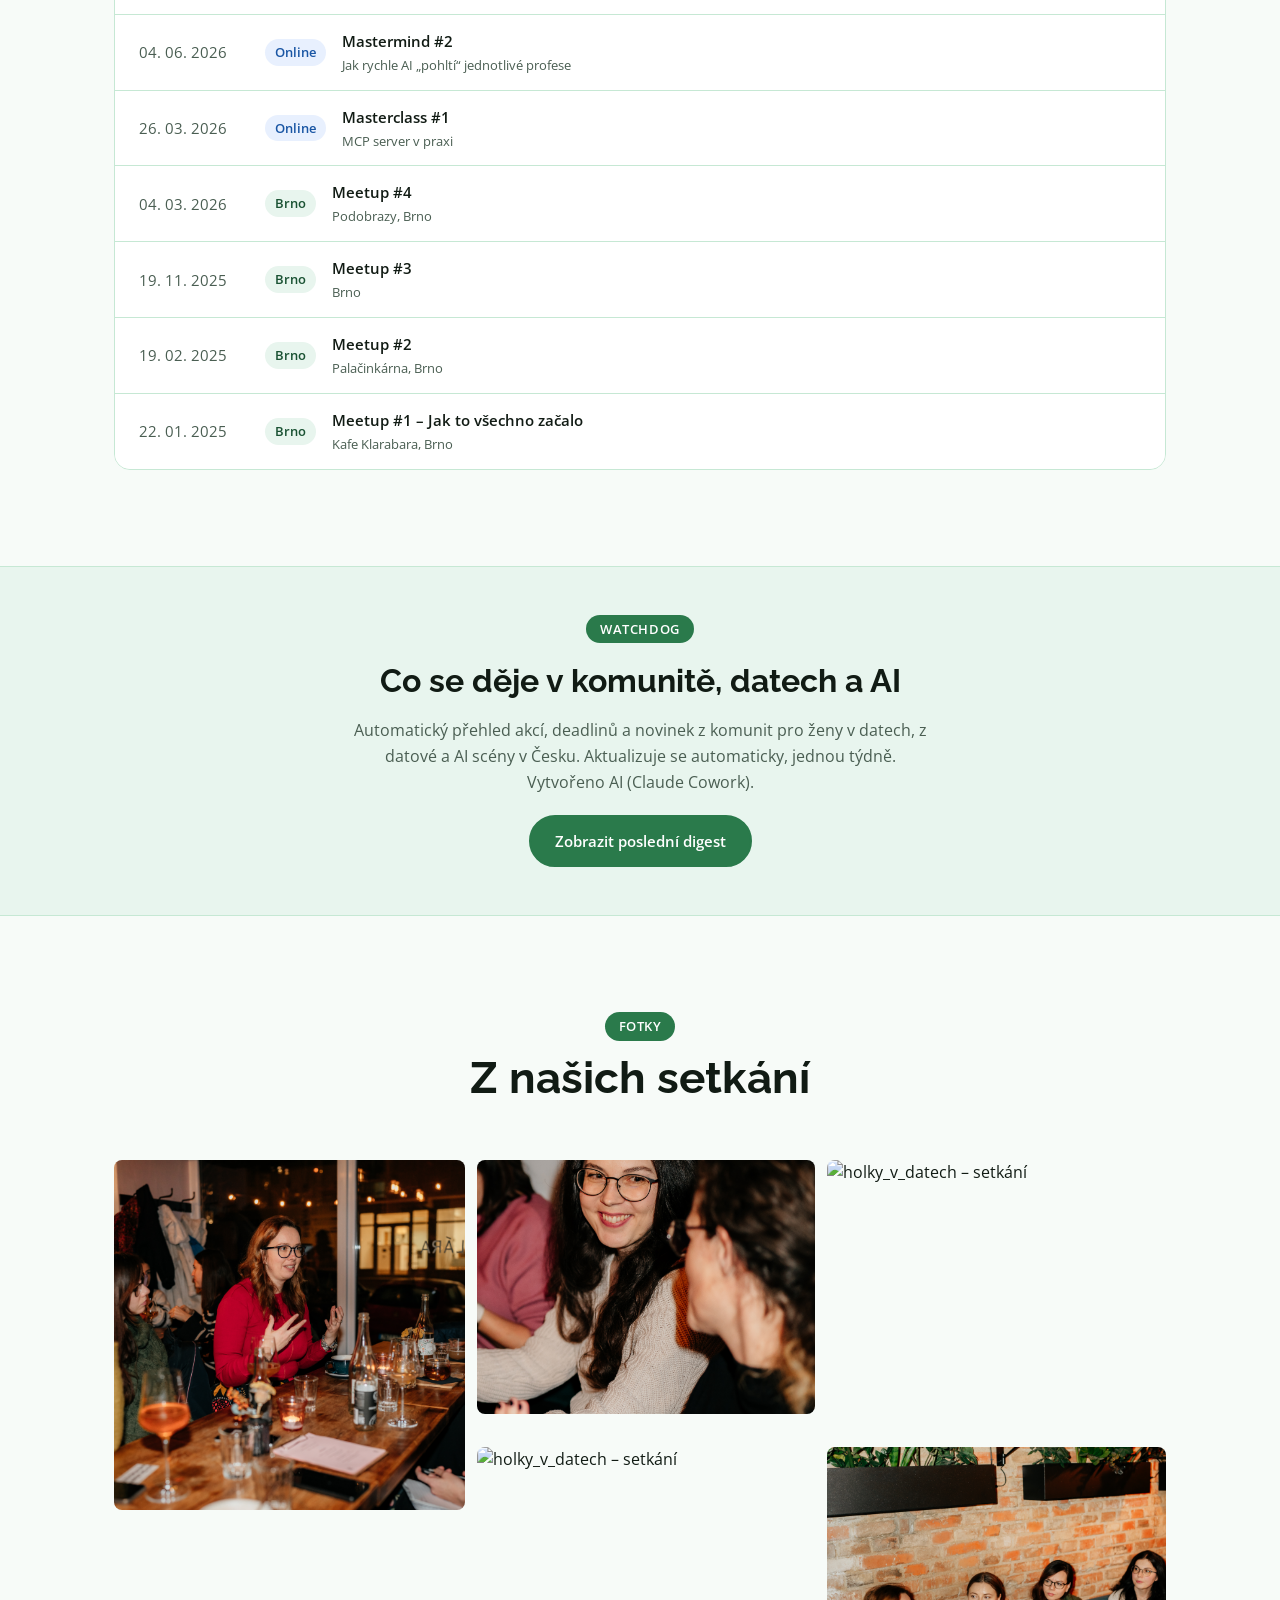
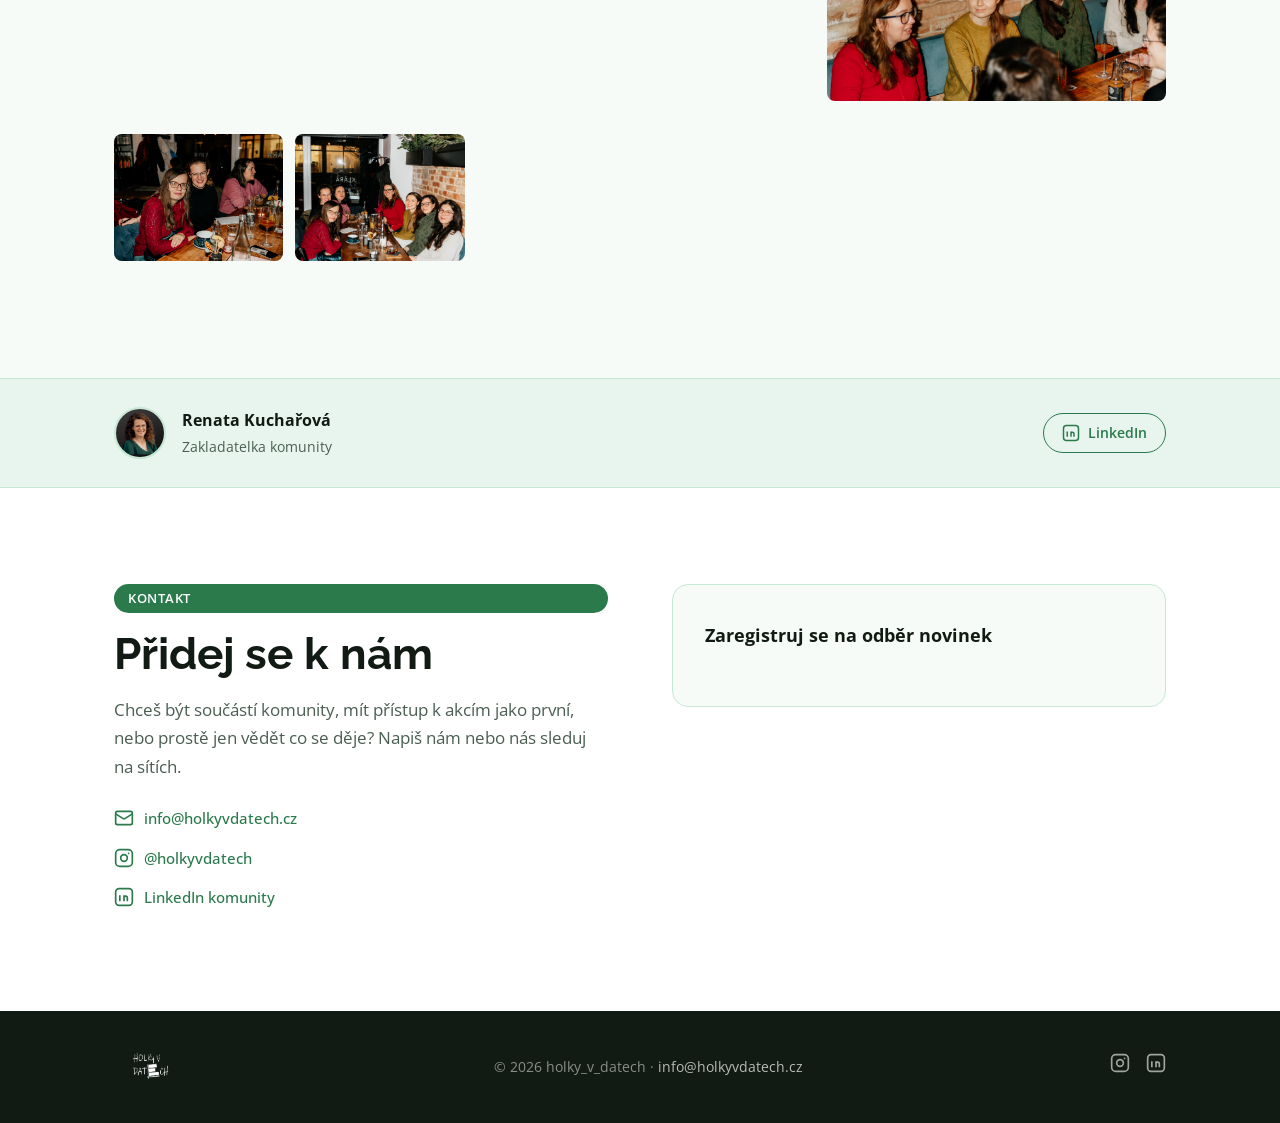
==== commit 5bbbfc89: "Add Meetup #6 (24. 9. 2026, Brno – místo upřesníme) + registration New offline meetup in events.json" ====
--- a/index.html
+++ b/index.html
@@ -60,6 +60,32 @@
           "availability": "https://schema.org/InStock",
           "url": "https://www.holkyvdatech.cz/prihlaska.html"
         }
+      },
+      {
+        "@type": "Event",
+        "name": "holky_v_datech Meetup #6",
+        "description": "Přijď se potkat s dalšími ženami z datového světa. Neformální setkání bez agendy – sdílíme zkušenosti, nápady i běžné starosti u dobré kávy. Konkrétní místo v Brně ještě domlouváme, upřesníme brzy.",
+        "startDate": "2026-09-24T17:30:00+02:00",
+        "endDate": "2026-09-24T19:30:00+02:00",
+        "eventAttendanceMode": "https://schema.org/OfflineEventAttendanceMode",
+        "eventStatus": "https://schema.org/EventScheduled",
+        "location": {
+          "@type": "Place",
+          "name": "Brno – místo upřesníme",
+          "address": {
+            "@type": "PostalAddress",
+            "addressLocality": "Brno",
+            "addressCountry": "CZ"
+          }
+        },
+        "organizer": { "@id": "https://www.holkyvdatech.cz/#organization" },
+        "offers": {
+          "@type": "Offer",
+          "price": "0",
+          "priceCurrency": "CZK",
+          "availability": "https://schema.org/InStock",
+          "url": "https://www.holkyvdatech.cz/prihlaska-meetup6.html"
+        }
       }
     ]
   }
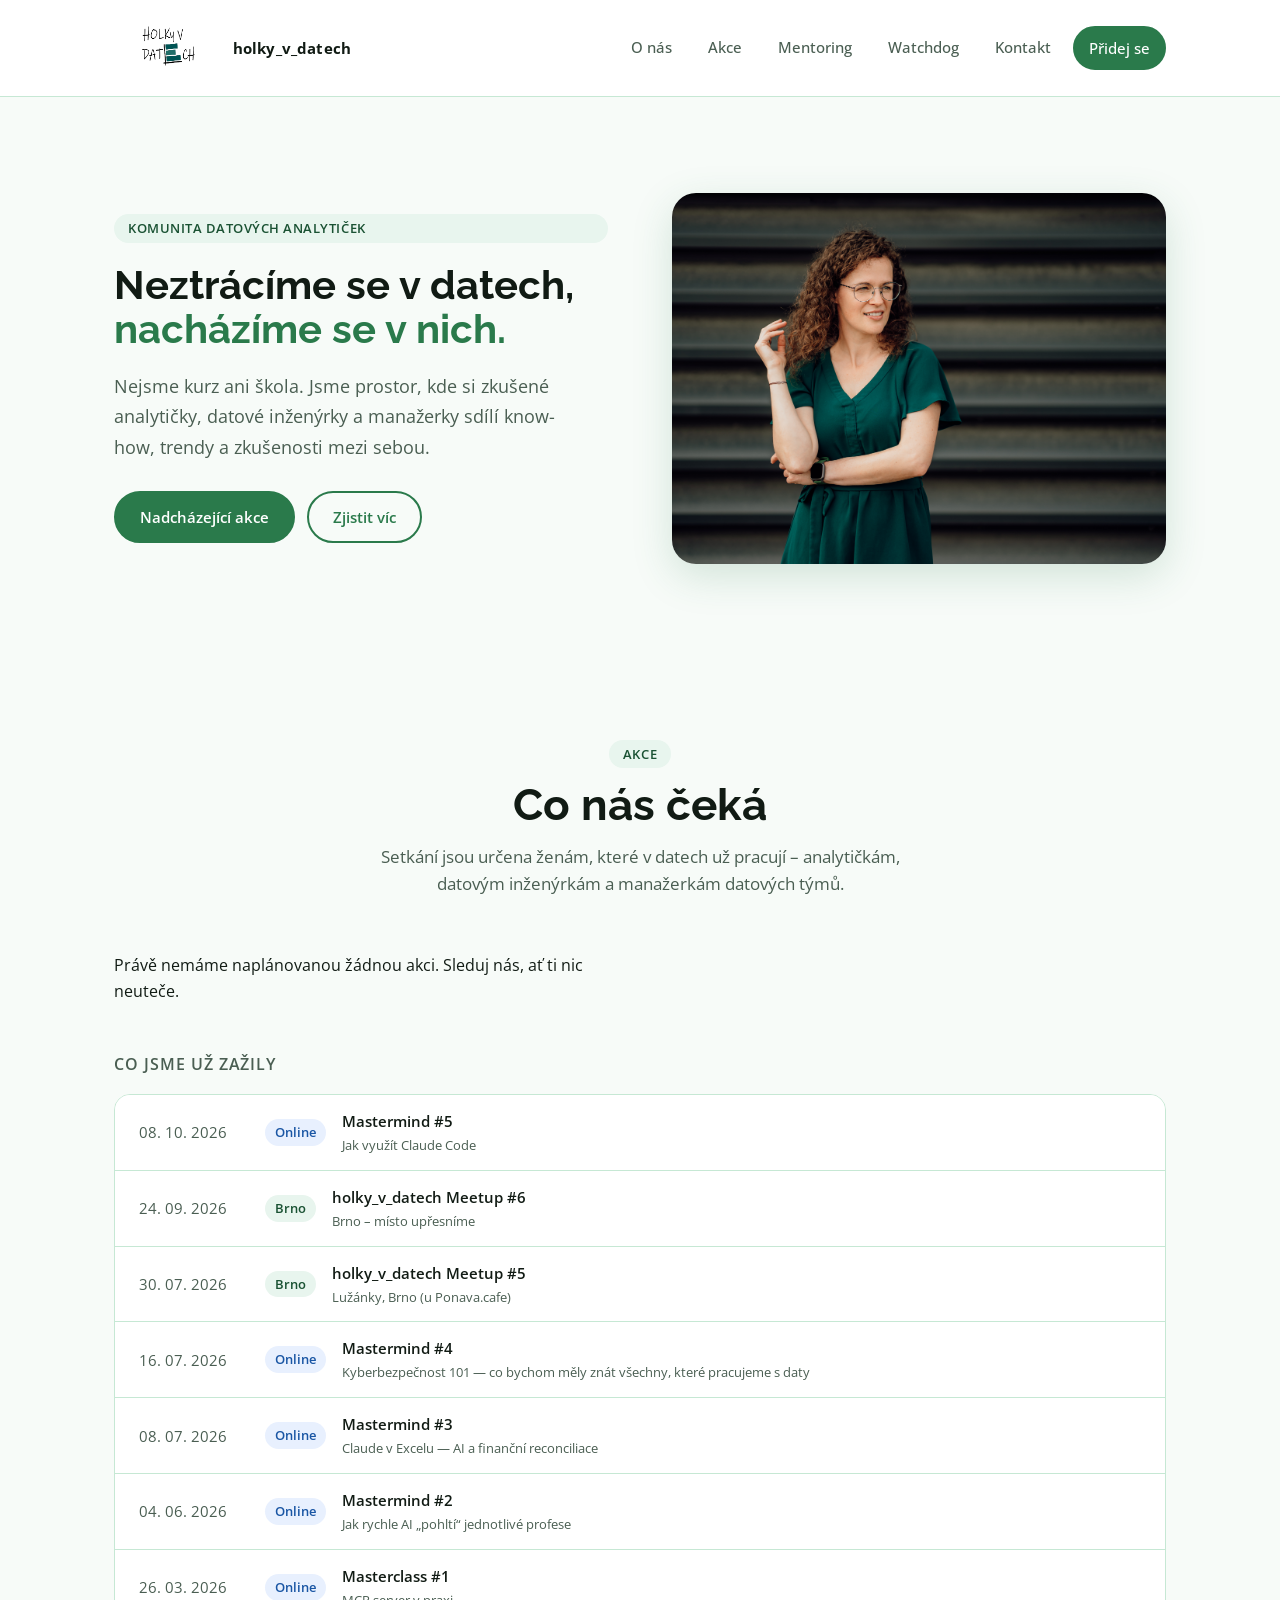
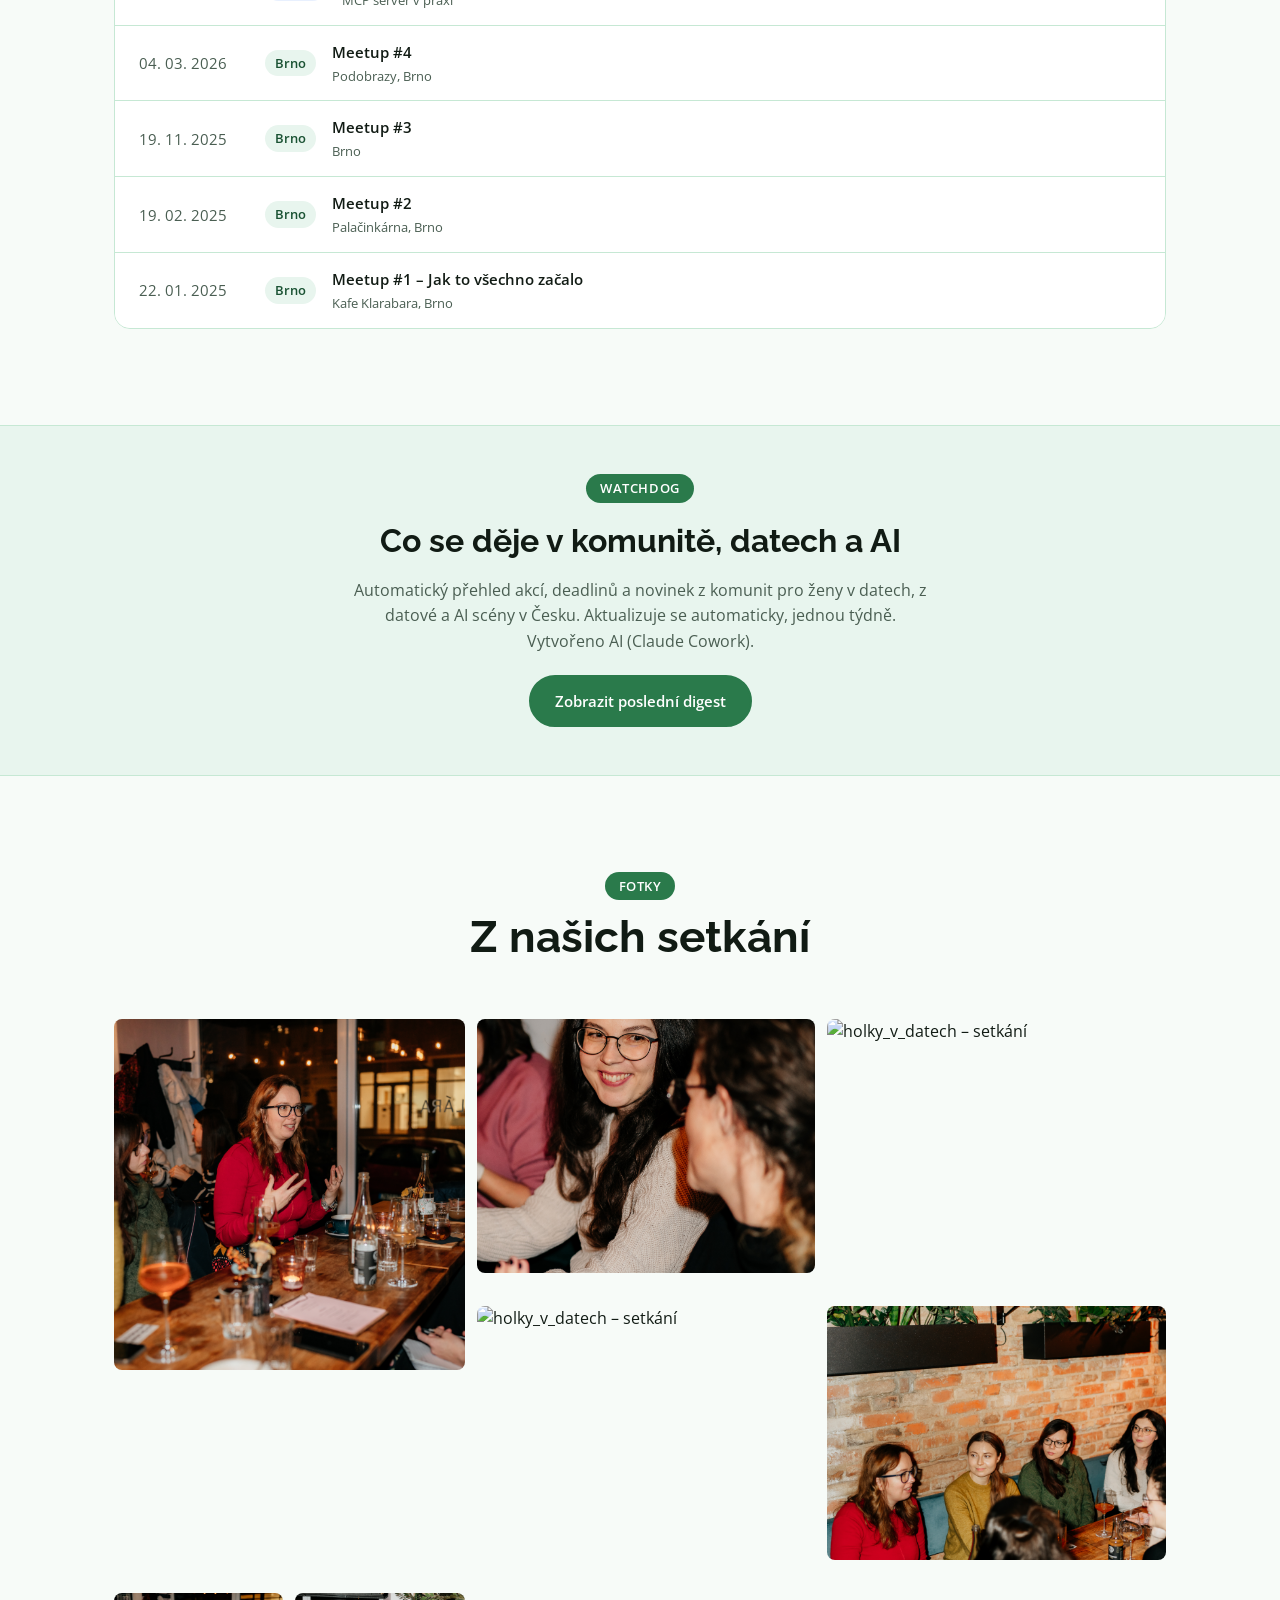
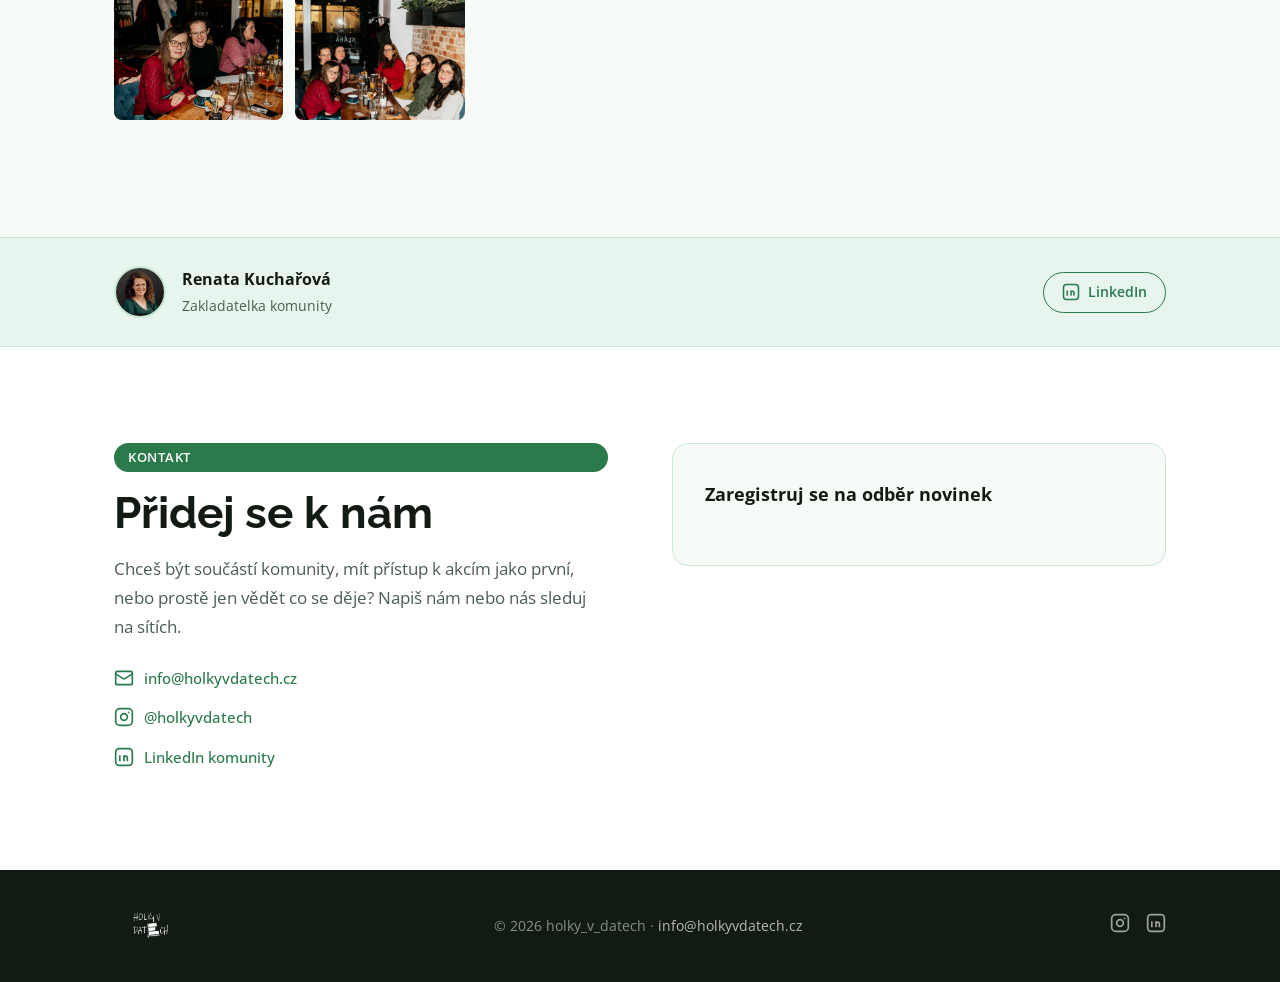
==== commit b9275069: "Add Mastermind #5 (8. 10. 2026, online) – Jak vyuzit Claude Code Replaces the mastermind-5-planning " ====
--- a/index.html
+++ b/index.html
@@ -86,6 +86,27 @@
           "availability": "https://schema.org/InStock",
           "url": "https://www.holkyvdatech.cz/prihlaska-meetup6.html"
         }
+      },
+      {
+        "@type": "Event",
+        "name": "holky_v_datech Mastermind #5",
+        "description": "Přednáška na téma, jak využít Claude Code ve své práci. Přijď se podívat, jak s ním pracovat a co všechno umí.",
+        "startDate": "2026-10-08T19:30:00+02:00",
+        "endDate": "2026-10-08T21:00:00+02:00",
+        "eventAttendanceMode": "https://schema.org/OnlineEventAttendanceMode",
+        "eventStatus": "https://schema.org/EventScheduled",
+        "location": {
+          "@type": "VirtualLocation",
+          "url": "https://www.holkyvdatech.cz/"
+        },
+        "organizer": { "@id": "https://www.holkyvdatech.cz/#organization" },
+        "offers": {
+          "@type": "Offer",
+          "price": "0",
+          "priceCurrency": "CZK",
+          "availability": "https://schema.org/InStock",
+          "url": "mailto:info@holkyvdatech.cz?subject=P%C5%99ihl%C3%A1%C5%A1en%C3%AD%20na%20Mastermind%20%235"
+        }
       }
     ]
   }
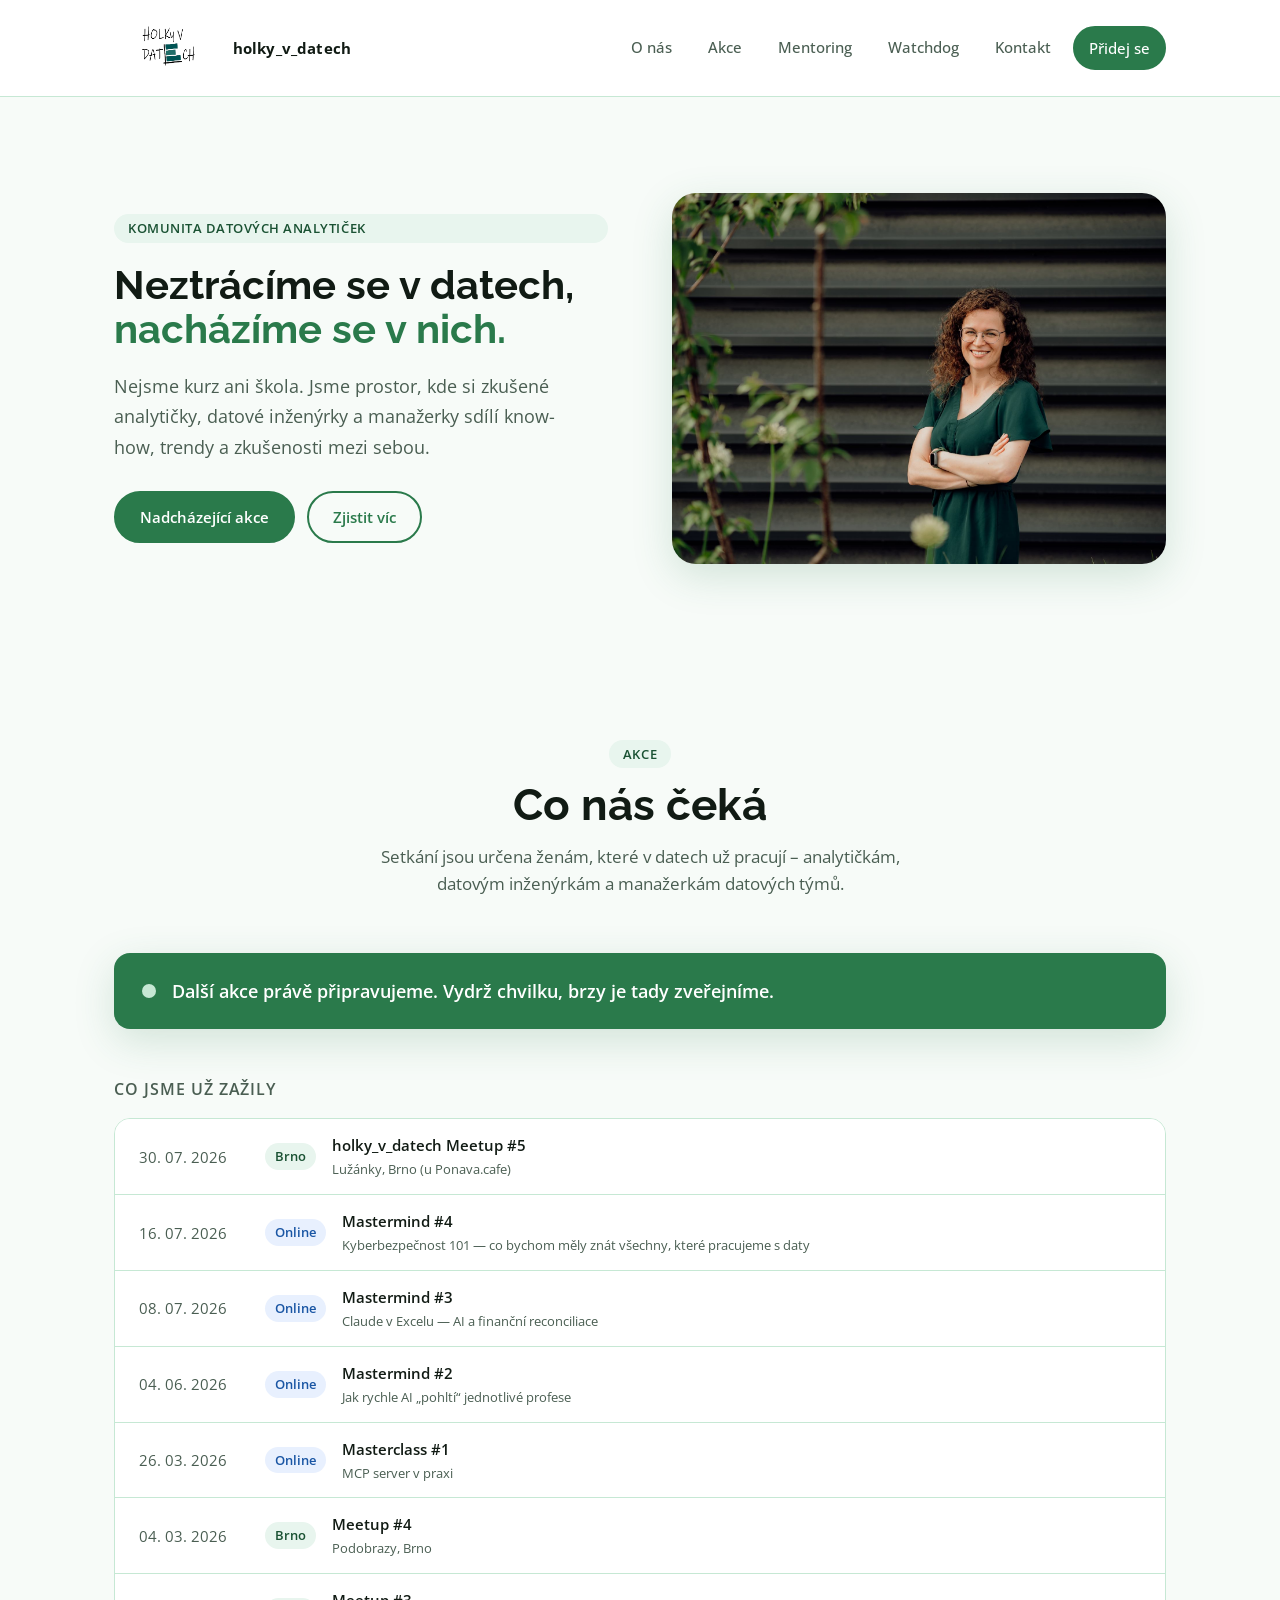
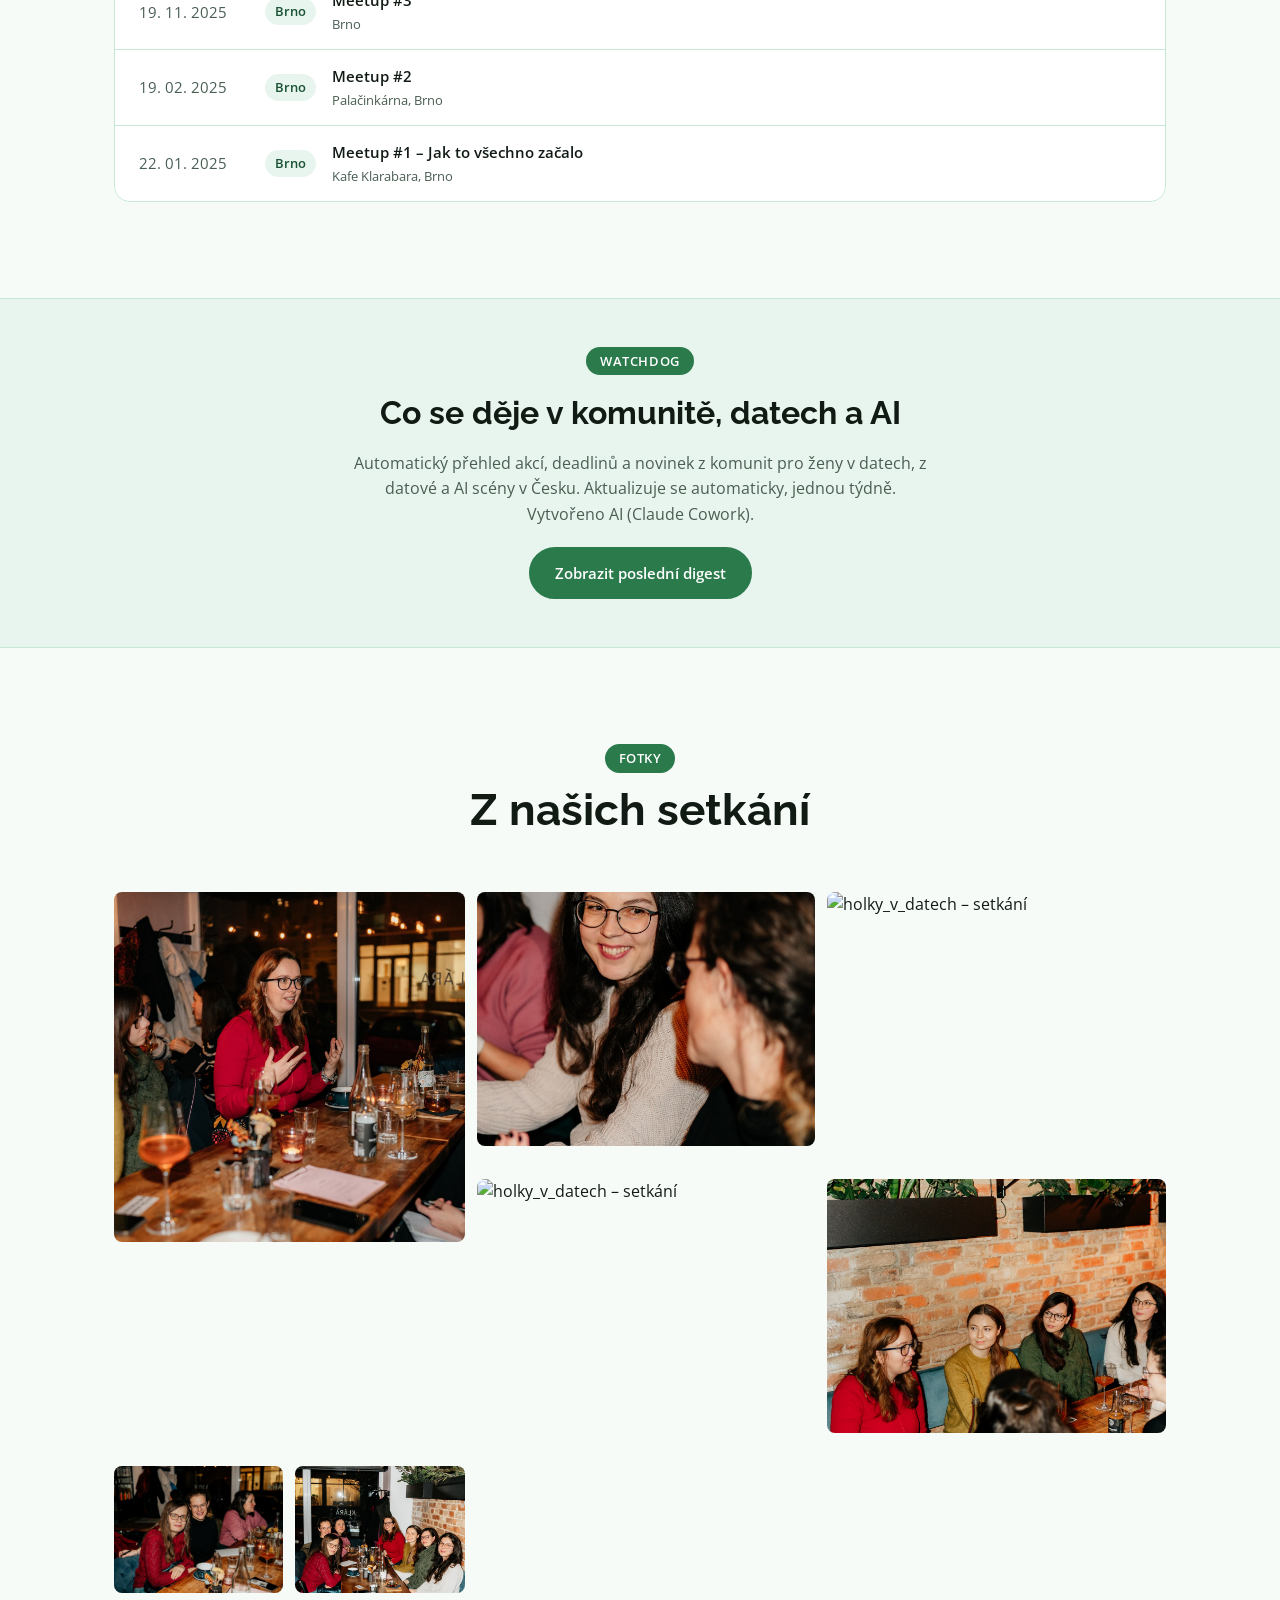
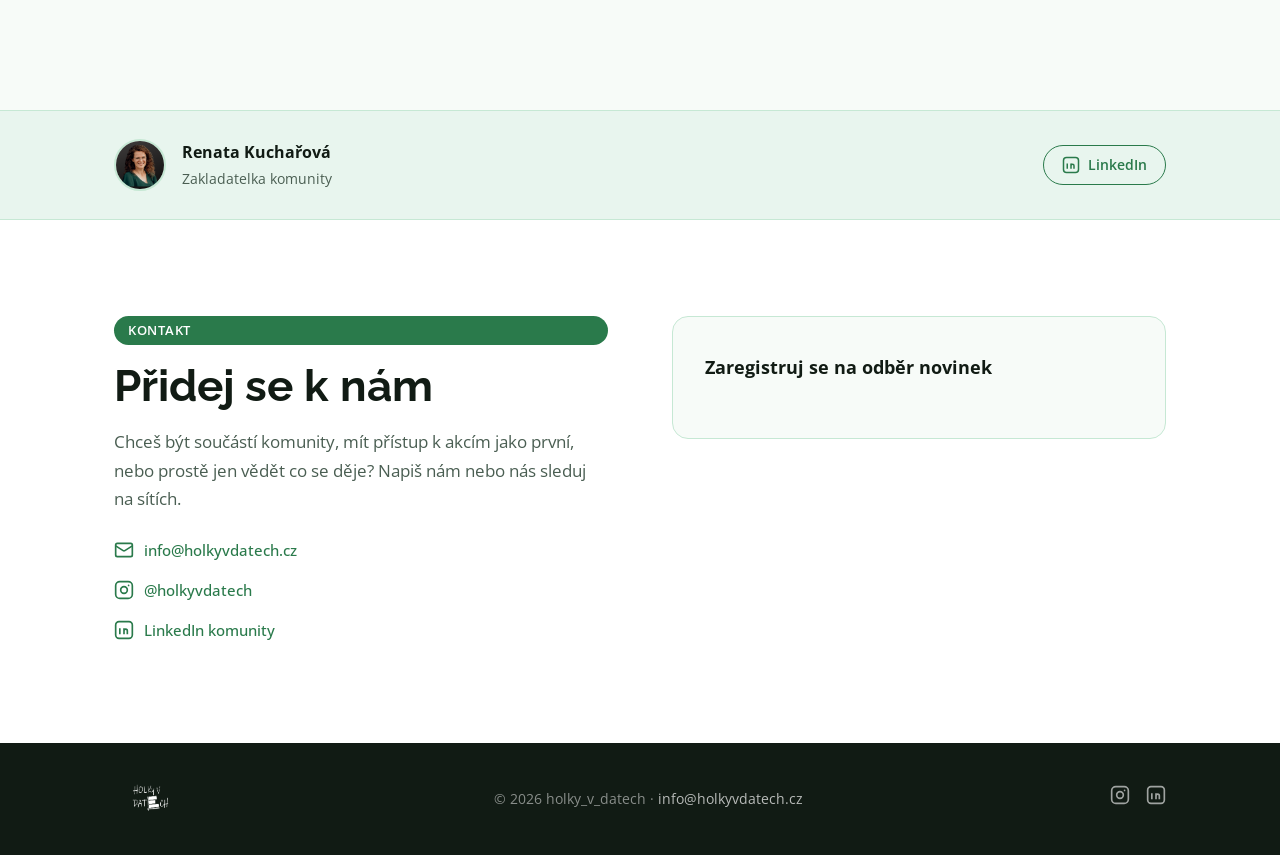
==== commit c004df7a: "Remove cancelled Mastermind #5 and Meetup #6, highlight empty-events notice Co-Authored-By: Claude O" ====
--- a/index.html
+++ b/index.html
@@ -60,53 +60,6 @@
           "availability": "https://schema.org/InStock",
           "url": "https://www.holkyvdatech.cz/prihlaska.html"
         }
-      },
-      {
-        "@type": "Event",
-        "name": "holky_v_datech Meetup #6",
-        "description": "Přijď se potkat s dalšími ženami z datového světa. Neformální setkání bez agendy – sdílíme zkušenosti, nápady i běžné starosti u dobré kávy. Konkrétní místo v Brně ještě domlouváme, upřesníme brzy.",
-        "startDate": "2026-09-24T17:30:00+02:00",
-        "endDate": "2026-09-24T19:30:00+02:00",
-        "eventAttendanceMode": "https://schema.org/OfflineEventAttendanceMode",
-        "eventStatus": "https://schema.org/EventScheduled",
-        "location": {
-          "@type": "Place",
-          "name": "Brno – místo upřesníme",
-          "address": {
-            "@type": "PostalAddress",
-            "addressLocality": "Brno",
-            "addressCountry": "CZ"
-          }
-        },
-        "organizer": { "@id": "https://www.holkyvdatech.cz/#organization" },
-        "offers": {
-          "@type": "Offer",
-          "price": "0",
-          "priceCurrency": "CZK",
-          "availability": "https://schema.org/InStock",
-          "url": "https://www.holkyvdatech.cz/prihlaska-meetup6.html"
-        }
-      },
-      {
-        "@type": "Event",
-        "name": "holky_v_datech Mastermind #5",
-        "description": "Přednáška na téma, jak využít Claude Code ve své práci. Přijď se podívat, jak s ním pracovat a co všechno umí.",
-        "startDate": "2026-10-08T19:30:00+02:00",
-        "endDate": "2026-10-08T21:00:00+02:00",
-        "eventAttendanceMode": "https://schema.org/OnlineEventAttendanceMode",
-        "eventStatus": "https://schema.org/EventScheduled",
-        "location": {
-          "@type": "VirtualLocation",
-          "url": "https://www.holkyvdatech.cz/"
-        },
-        "organizer": { "@id": "https://www.holkyvdatech.cz/#organization" },
-        "offers": {
-          "@type": "Offer",
-          "price": "0",
-          "priceCurrency": "CZK",
-          "availability": "https://schema.org/InStock",
-          "url": "mailto:info@holkyvdatech.cz?subject=P%C5%99ihl%C3%A1%C5%A1en%C3%AD%20na%20Mastermind%20%235"
-        }
       }
     ]
   }
--- a/style.css
+++ b/style.css
@@ -293,6 +293,36 @@
   display: grid;
   grid-template-columns: 1fr 1fr;
   gap: 20px;
+}
+.events-empty {
+  grid-column: 1 / -1;
+  display: flex;
+  align-items: center;
+  gap: 16px;
+  background: var(--green);
+  color: var(--white);
+  border-radius: var(--radius);
+  box-shadow: var(--shadow-lg);
+  padding: 24px 28px;
+  font-size: 1.15rem;
+  font-weight: 600;
+  line-height: 1.5;
+}
+.events-empty::before {
+  content: "";
+  flex: 0 0 14px;
+  height: 14px;
+  border-radius: 50%;
+  background: var(--green-mid);
+  box-shadow: 0 0 0 0 rgba(198,232,212,.7);
+  animation: events-empty-pulse 1.8s ease-out infinite;
+}
+@keyframes events-empty-pulse {
+  70%  { box-shadow: 0 0 0 12px rgba(198,232,212,0); }
+  100% { box-shadow: 0 0 0 0 rgba(198,232,212,0); }
+}
+@media (prefers-reduced-motion: reduce) {
+  .events-empty::before { animation: none; }
 }
 .event-card {
   background: var(--white);
